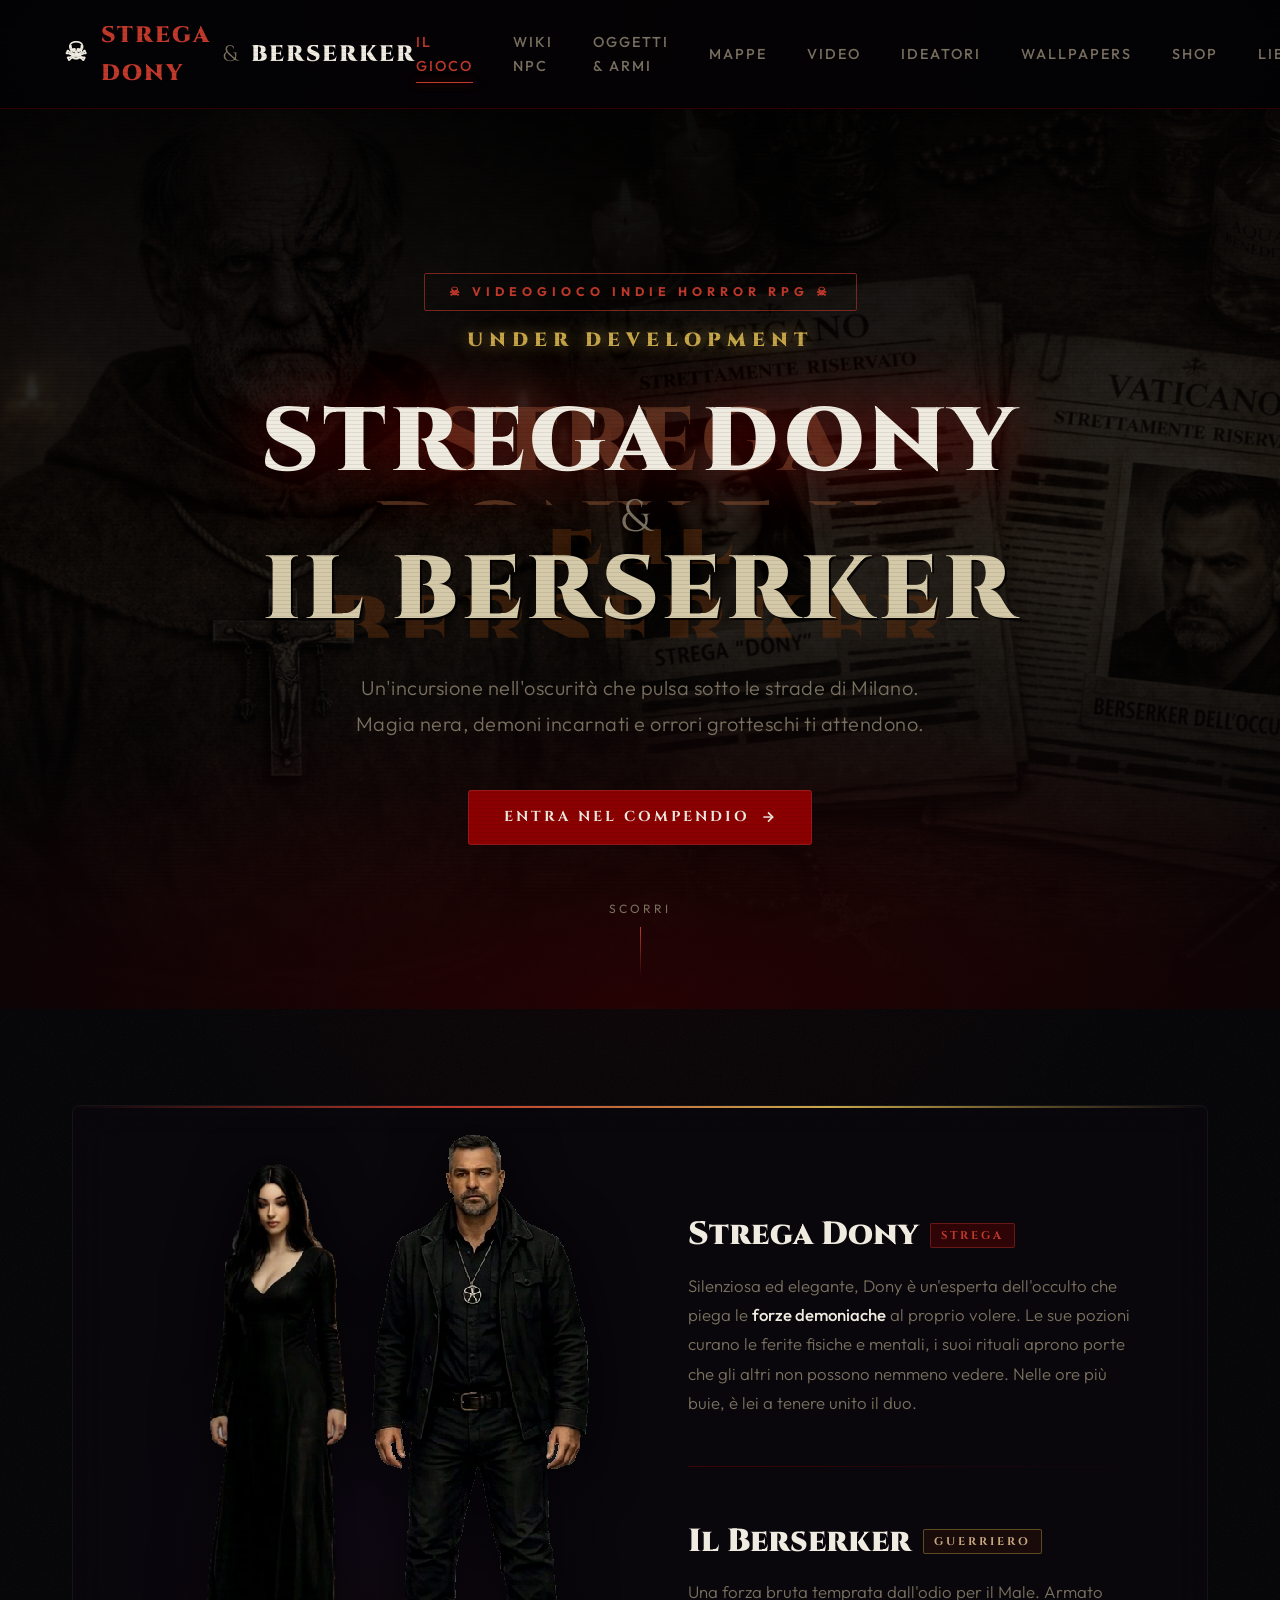
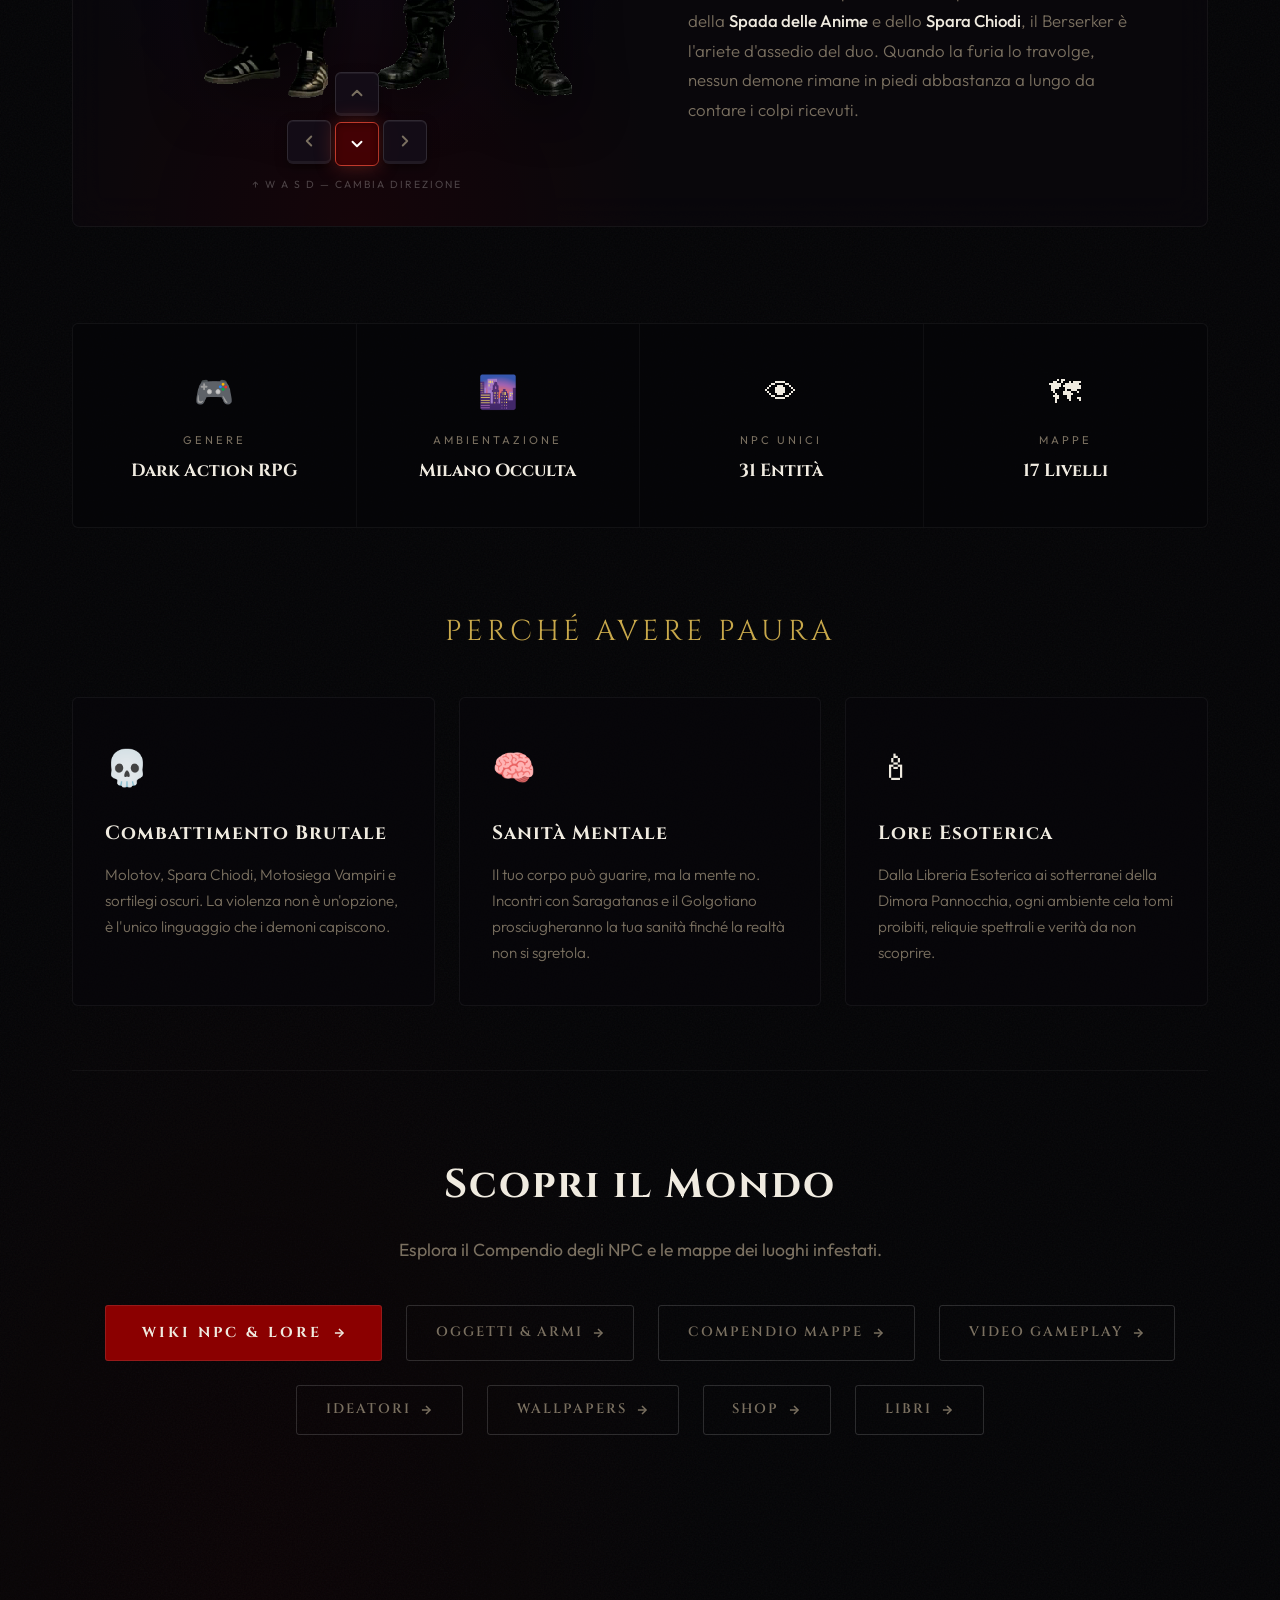
==== index.html @ e27b4d68 "preload pigro (lazy) delle animazioni WASD in home" ====
<!DOCTYPE html>
<html lang="it">
<head>
    <meta charset="UTF-8">
    <meta name="viewport" content="width=device-width, initial-scale=1.0">
    <title>Strega Dony e il Berserker — Videogioco Horror RPG Indie</title>
    <meta name="description" content="Sito ufficiale di Strega Dony e il Berserker, il videogioco indie Horror RPG ambientato in una Milano corrotta da forze demoniache.">
    <link rel="stylesheet" href="shared.css">
    <style>
        /* ── HERO ────────────────────────────────────────────── */
        .hero {
            position: relative;
            min-height: 100vh;
            display: flex;
            flex-direction: column;
            align-items: center;
            justify-content: center;
            text-align: center;
            overflow: hidden;
            padding: 2rem;
        }

        /* Animated background */
        .hero-bg {
            position: absolute;
            inset: 0;
            background: url('images/hero_bg.png') center/cover no-repeat;
            filter: brightness(0.2) saturate(0.5);
            transform: scale(1.05);
            animation: hero-drift 20s ease-in-out infinite alternate;
            z-index: 0;
        }

        @keyframes hero-drift {
            from { transform: scale(1.05) translate(0, 0); }
            to   { transform: scale(1.12) translate(-15px, -8px); }
        }

        /* Fog layers */
        .hero-fog {
            position: absolute;
            inset: 0;
            z-index: 1;
            background:
                radial-gradient(ellipse 120% 60% at 50% 100%, rgba(139,0,0,0.25) 0%, transparent 60%),
                radial-gradient(ellipse 80% 50% at 50% 0%, rgba(0,0,0,0.7) 0%, transparent 80%),
                linear-gradient(to top, rgba(3,3,5,0.95) 0%, transparent 50%, rgba(3,3,5,0.4) 100%);
        }

        /* Blood particles */
        .particles { position: absolute; inset: 0; z-index: 2; pointer-events: none; }
        .particle {
            position: absolute;
            width: 2px;
            background: linear-gradient(to bottom, var(--blood-bright), transparent);
            border-radius: 2px;
            animation: drip-fall linear infinite;
            opacity: 0;
        }

        @keyframes drip-fall {
            0%   { opacity: 0; transform: translateY(-20px); }
            10%  { opacity: 0.7; }
            90%  { opacity: 0.4; }
            100% { opacity: 0; transform: translateY(200px); }
        }

        .hero-content {
            position: relative;
            z-index: 3;
            max-width: 900px;
        }

        .game-badge {
            display: inline-block;
            font-size: 0.78rem;
            font-weight: 700;
            letter-spacing: 5px;
            text-transform: uppercase;
            color: var(--blood-bright);
            border: 1px solid rgba(192,57,43,0.6);
            padding: 0.45rem 1.5rem;
            border-radius: 2px;
            margin-bottom: 0.8rem;
            animation: badge-pulse 2.5s ease-in-out infinite;
        }

        @keyframes badge-pulse {
            0%,100% { box-shadow: 0 0 0 0 rgba(192,57,43,0.4); }
            50%      { box-shadow: 0 0 20px 6px rgba(192,57,43,0.15), inset 0 0 10px rgba(192,57,43,0.1); }
        }

        .dev-badge {
            display: block;
            font-family: 'Cinzel', serif;
            font-size: 1.2rem;
            font-weight: 900;
            letter-spacing: 6px;
            text-transform: uppercase;
            color: var(--accent-gold);
            margin-bottom: 2.5rem;
            text-shadow: 0 0 15px rgba(200,168,75,0.6);
            animation: title-flicker 4s ease-in-out infinite;
        }

        .hero h1 {
            font-family: 'Cinzel', serif;
            font-size: clamp(3rem, 7vw, 6.5rem);
            font-weight: 900;
            text-transform: uppercase;
            letter-spacing: 4px;
            line-height: 1.05;
            margin-bottom: 0.4rem;
            color: var(--text-bright);
            position: relative;
        }

        .hero h1 .title-line1 {
            display: block;
            text-shadow: 0 0 60px var(--blood-glow), 0 0 120px rgba(139,0,0,0.4);
            animation: title-flicker 8s ease-in-out infinite;
        }

        .hero h1 .title-and {
            display: block;
            font-size: 0.5em;
            color: var(--text-dim);
            letter-spacing: 10px;
            font-weight: 400;
            margin: 0.2rem 0;
        }

        .hero h1 .title-line2 {
            display: block;
            color: var(--bone);
            text-shadow: 2px 2px 0px rgba(0,0,0,0.8);
        }

        @keyframes title-flicker {
            0%,95%,100% { opacity: 1; }
            96%           { opacity: 0.7; }
            97%           { opacity: 1; }
            98%           { opacity: 0.5; }
            99%           { opacity: 1; }
        }

        .hero-sub {
            color: var(--text-dim);
            font-size: 1.25rem;
            font-weight: 300;
            max-width: 650px;
            margin: 2rem auto 3rem;
            letter-spacing: 0.5px;
            line-height: 1.8;
        }

        .hero-cta {
            display: inline-flex;
            align-items: center;
            gap: 10px;
            background: var(--blood-red);
            color: var(--text-bright);
            padding: 0.9rem 2.2rem;
            font-size: 0.9rem;
            font-weight: 700;
            font-family: 'Cinzel', serif;
            text-decoration: none;
            text-transform: uppercase;
            letter-spacing: 3px;
            border-radius: 3px;
            transition: all 0.4s;
            position: relative;
            overflow: hidden;
            border: 1px solid rgba(255,255,255,0.1);
        }

        .hero-cta::before {
            content: '';
            position: absolute;
            inset: 0;
            background: linear-gradient(45deg, transparent 30%, rgba(255,255,255,0.07) 50%, transparent 70%);
            transform: translateX(-100%);
            transition: transform 0.5s;
        }

        .hero-cta:hover::before { transform: translateX(100%); }
        .hero-cta:hover {
            background: var(--blood-bright);
            box-shadow: 0 0 30px var(--blood-glow), 0 12px 40px rgba(0,0,0,0.6);
            transform: translateY(-4px);
        }

        /* Scroll indicator */
        .scroll-hint {
            position: absolute;
            bottom: 2rem;
            left: 50%;
            transform: translateX(-50%);
            z-index: 3;
            color: var(--text-dim);
            font-size: 0.75rem;
            letter-spacing: 3px;
            text-transform: uppercase;
            display: flex;
            flex-direction: column;
            align-items: center;
            gap: 8px;
            animation: bounce 2.5s ease-in-out infinite;
        }

        @keyframes bounce {
            0%,100% { transform: translateX(-50%) translateY(0); }
            50%      { transform: translateX(-50%) translateY(10px); }
        }

        .scroll-hint::after {
            content: '';
            width: 1px;
            height: 50px;
            background: linear-gradient(to bottom, var(--blood-bright), transparent);
        }

        /* ── CONTAINER ────────────────────────────────────────── */
        .container {
            max-width: 1200px;
            margin: 0 auto;
            padding: 0 2rem 6rem;
        }

        /* ── PLAYERS SECTION ──────────────────────────────────── */
        .players-section {
            position: relative;
            margin: 6rem 0;
            border: 1px solid rgba(255,255,255,0.05);
            border-radius: 8px;
            overflow: hidden;
            background: var(--bg-surface);
            backdrop-filter: blur(20px);
            display: grid;
            grid-template-columns: 1fr 1fr;
        }

        .players-section::before {
            content: '';
            position: absolute;
            top: 0; left: 0; right: 0;
            height: 2px;
            background: linear-gradient(90deg, transparent, var(--blood-bright), var(--accent-gold), transparent);
        }

        /* ── SPRITE ANIMATION PANEL ───────────────────────────── */
        .sprite-panel {
            position: relative;
            min-height: 720px;
            display: flex;
            flex-direction: column;
            align-items: center;
            justify-content: flex-end;
            padding-bottom: 2rem;
            background: radial-gradient(ellipse 80% 60% at 50% 100%, rgba(80,0,0,0.18) 0%, transparent 70%),
                        radial-gradient(ellipse 60% 40% at 50% 60%, rgba(20,10,30,0.5) 0%, transparent 80%);
            overflow: hidden;
        }

        .sprite-stage {
            position: relative;
            display: flex;
            align-items: flex-end;
            justify-content: center;
            z-index: 1;
            flex: 1;
            width: 100%;
            padding-top: 2rem;
            /* overflow rimosso per permettere sovrapposizione verso il basso */
        }

        .stage-canvas {
            image-rendering: pixelated;
            image-rendering: crisp-edges;
            display: block;
            max-height: 540px;
            width: auto;
            max-width: 100%;
            filter: drop-shadow(0 8px 24px rgba(0,0,0,0.6));
            transform: scale(1.15);
            transform-origin: bottom center;
            margin-bottom: -60px; /* Abbassa i personaggi sotto il controller WASD */
        }

        /* ── WASD CONTROLLER ──────────────────────────────────── */
        .wasd-controller {
            position: relative;
            z-index: 2;
            display: flex;
            flex-direction: column;
            align-items: center;
            gap: 4px;
            margin-top: 1.2rem;
        }

        .wasd-row {
            display: flex;
            gap: 4px;
        }

        .wasd-key {
            width: 44px;
            height: 44px;
            background: rgba(20,15,25,0.85);
            border: 1px solid rgba(255,255,255,0.12);
            border-bottom: 3px solid rgba(255,255,255,0.06);
            border-radius: 6px;
            display: flex;
            align-items: center;
            justify-content: center;
            font-family: 'Cinzel', serif;
            font-size: 0.85rem;
            font-weight: 700;
            color: var(--text-dim);
            cursor: pointer;
            transition: all 0.12s;
            user-select: none;
            backdrop-filter: blur(4px);
            box-shadow: 0 4px 12px rgba(0,0,0,0.4), inset 0 1px 0 rgba(255,255,255,0.06);
        }

        .wasd-key:hover {
            color: var(--text-bright);
            border-color: rgba(192,57,43,0.5);
            background: rgba(40,15,20,0.9);
            box-shadow: 0 4px 16px rgba(139,0,0,0.3), inset 0 1px 0 rgba(255,255,255,0.1);
        }

        .wasd-key.active {
            background: rgba(100,0,0,0.6);
            border-color: var(--blood-bright);
            color: #fff;
            transform: translateY(2px);
            border-bottom-width: 1px;
            box-shadow: 0 0 20px rgba(192,57,43,0.4), inset 0 2px 6px rgba(0,0,0,0.3);
        }

        .wasd-key svg {
            width: 18px;
            height: 18px;
            stroke: currentColor;
            fill: none;
            stroke-width: 2.5;
            stroke-linecap: round;
            stroke-linejoin: round;
        }

        .wasd-hint {
            font-size: 0.65rem;
            letter-spacing: 2px;
            text-transform: uppercase;
            color: rgba(255,255,255,0.25);
            margin-top: 0.5rem;
        }

        .players-text-side {
            padding: 4rem 4rem 4rem 3rem;
            display: flex;
            flex-direction: column;
            justify-content: center;
            gap: 3rem;
        }

        .player-entry { position: relative; }

        .player-name {
            font-family: 'Cinzel', serif;
            font-size: 2rem;
            font-weight: 900;
            color: var(--text-bright);
            margin-bottom: 0.5rem;
            display: flex;
            align-items: center;
            gap: 12px;
        }

        .player-tag {
            font-size: 0.7rem;
            font-weight: 700;
            letter-spacing: 3px;
            text-transform: uppercase;
            padding: 2px 10px;
            border-radius: 2px;
            vertical-align: middle;
        }

        .tag-witch  { background: rgba(139,0,0,0.3); color: var(--blood-bright); border: 1px solid rgba(192,57,43,0.4); }
        .tag-berserk { background: rgba(50,20,10,0.4); color: var(--flesh); border: 1px solid rgba(200,168,75,0.4); }

        .player-desc {
            color: var(--text-dim);
            font-size: 1.05rem;
            font-weight: 300;
            line-height: 1.75;
        }

        .player-desc strong { color: var(--text-bright); font-weight: 500; }

        .player-divider {
            height: 1px;
            background: linear-gradient(90deg, var(--blood-red), transparent);
            opacity: 0.4;
        }

        /* ── GAME INFO STRIP ──────────────────────────────────── */
        .info-strip {
            display: grid;
            grid-template-columns: repeat(4, 1fr);
            gap: 0;
            border: 1px solid rgba(255,255,255,0.05);
            border-radius: 6px;
            overflow: hidden;
            margin: 5rem 0;
            background: rgba(5,5,8,0.8);
        }

        .info-cell {
            padding: 2.5rem 2rem;
            text-align: center;
            border-right: 1px solid rgba(255,255,255,0.04);
            transition: background 0.3s;
        }

        .info-cell:last-child { border-right: none; }
        .info-cell:hover { background: rgba(139,0,0,0.08); }

        .info-cell .ic-icon { font-size: 2rem; margin-bottom: 0.8rem; display: block; }
        .info-cell .ic-label { font-size: 0.7rem; text-transform: uppercase; letter-spacing: 3px; color: var(--text-dim); margin-bottom: 0.4rem; }
        .info-cell .ic-val { font-family: 'Cinzel', serif; font-size: 1.1rem; color: var(--text-bright); font-weight: 700; }

        /* ── FEATURES ─────────────────────────────────────────── */
        .features-title {
            font-family: 'Cinzel', serif;
            font-size: 1.8rem;
            color: var(--accent-gold);
            text-align: center;
            text-transform: uppercase;
            letter-spacing: 4px;
            margin: 4rem 0 2.5rem;
        }

        .features-grid {
            display: grid;
            grid-template-columns: repeat(3, 1fr);
            gap: 1.5rem;
        }

        .feat-card {
            background: rgba(8,6,10,0.7);
            border: 1px solid rgba(255,255,255,0.05);
            border-radius: 6px;
            padding: 2.5rem 2rem;
            transition: all 0.4s;
            position: relative;
            overflow: hidden;
        }

        .feat-card::before {
            content: '';
            position: absolute;
            top: 0; left: 0; right: 0;
            height: 2px;
            background: linear-gradient(90deg, transparent, var(--blood-red), transparent);
            transform: scaleX(0);
            transition: transform 0.4s;
        }

        .feat-card:hover { transform: translateY(-8px); background: rgba(15,8,10,0.85); border-color: rgba(192,57,43,0.2); }
        .feat-card:hover::before { transform: scaleX(1); }

        .feat-icon { font-size: 2.2rem; margin-bottom: 1.2rem; display: block; }
        .feat-card h3 { font-family: 'Cinzel', serif; color: var(--text-bright); font-size: 1.2rem; margin-bottom: 0.8rem; letter-spacing: 1px; }
        .feat-card p  { color: var(--text-dim); font-size: 0.95rem; font-weight: 300; line-height: 1.7; }

        /* ── CTA STRIP ────────────────────────────────────────── */
        .cta-strip {
            text-align: center;
            padding: 5rem 2rem;
            border-top: 1px solid rgba(255,255,255,0.04);
            margin-top: 4rem;
        }

        .cta-strip h2 { font-family: 'Cinzel', serif; font-size: 2.5rem; color: var(--text-bright); margin-bottom: 1rem; letter-spacing: 2px; }
        .cta-strip p  { color: var(--text-dim); margin-bottom: 2.5rem; font-size: 1.1rem; }

        .cta-strip-links { display: flex; gap: 1.5rem; justify-content: center; flex-wrap: wrap; }

        .cta-outline {
            display: inline-flex; align-items: center; gap: 8px;
            background: transparent; color: var(--text-dim);
            border: 1px solid rgba(255,255,255,0.15);
            padding: 0.8rem 1.8rem; font-size: 0.85rem; font-weight: 600;
            font-family: 'Cinzel', serif;
            text-decoration: none; text-transform: uppercase;
            letter-spacing: 2px; border-radius: 3px;
            transition: all 0.35s;
        }

        .cta-outline:hover { color: var(--text-bright); border-color: var(--accent-gold); box-shadow: 0 0 20px rgba(200,168,75,0.15); }

        /* ── RESPONSIVE ───────────────────────────────────────── */
        @media (max-width: 1000px) {
            .players-section { grid-template-columns: 1fr; }
            .sprite-panel { min-height: 400px; }
            .players-text-side { padding: 3rem 2rem; }
            .info-strip { grid-template-columns: repeat(2, 1fr); }
            .features-grid { grid-template-columns: 1fr 1fr; }
        }

        @media (max-width: 640px) {
            .features-grid { grid-template-columns: 1fr; }
            .info-strip { grid-template-columns: repeat(2,1fr); }
            .hero h1 { font-size: 2.8rem; }
            .sprite-canvas { max-height: 220px; }
            .wasd-key { width: 38px; height: 38px; font-size: 0.75rem; }
        }
    </style>
</head>
<body>

    <!-- ── NAV ──────────────────────────────────────────────── -->
    <nav>
        <a href="index.html" class="nav-brand">
            <span class="skull">☠</span>
            <span class="brand-red">STREGA DONY</span>
            <span class="brand-amp">&amp;</span>
            BERSERKER
        </a>
        <div class="nav-links">
            <a href="index.html" class="active">Il Gioco</a>
            <a href="compendio.html">Wiki NPC</a>
            <a href="oggetti.html">Oggetti &amp; Armi</a>
            <a href="mappe.html">Mappe</a>
                    <a href="video.html">Video</a>
            <a href="ideatori.html">Ideatori</a>
            <a href="wallpapers.html">Wallpapers</a>
            <a href="shop.html">Shop</a>
            <a href="libri.html">Libri</a>
        </div>
    </nav>

    <!-- ── HERO ─────────────────────────────────────────────── -->
    <header class="hero">
        <div class="hero-bg"></div>
        <div class="hero-fog"></div>

        <!-- Blood drip particles -->
        <div class="particles" id="particles"></div>

        <div class="hero-content">
            <div class="game-badge">☠ Videogioco Indie Horror RPG ☠</div>
            <div class="dev-badge">UNDER DEVELOPMENT</div>
            <h1 class="glitch-title" data-text="STREGA DONY E IL BERSERKER">
                <span class="title-line1">STREGA DONY</span>
                <span class="title-and">&amp;</span>
                <span class="title-line2">IL BERSERKER</span>
            </h1>
            <p class="hero-sub">
                Un'incursione nell'oscurità che pulsa sotto le strade di Milano.<br>
                Magia nera, demoni incarnati e orrori grotteschi ti attendono.
            </p>
            <a href="compendio.html" class="hero-cta">
                Entra nel Compendio
                <svg width="16" height="16" viewBox="0 0 24 24" fill="none" stroke="currentColor" stroke-width="2.5"><line x1="5" y1="12" x2="19" y2="12"/><polyline points="12 5 19 12 12 19"/></svg>
            </a>
        </div>

        <div class="scroll-hint">Scorri</div>
    </header>

    <!-- ── CONTAINER ─────────────────────────────────────────── -->
    <main class="container">

        <!-- PLAYERS -->
        <section class="players-section">

            <!-- SPRITE ANIMATION PANEL -->
            <div class="sprite-panel" id="spritePanel">
                <div class="sprite-stage">
                    <canvas id="stageCanvas" class="stage-canvas" aria-label="Dony e Berserker animati"></canvas>
                </div>

                <!-- WASD Controller -->
                <div class="wasd-controller">
                    <div class="wasd-row">
                        <div class="wasd-key" id="key-w" data-dir="n" title="Nord">
                            <svg viewBox="0 0 24 24"><polyline points="18 15 12 9 6 15"/></svg>
                        </div>
                    </div>
                    <div class="wasd-row">
                        <div class="wasd-key" id="key-a" data-dir="w" title="Ovest">
                            <svg viewBox="0 0 24 24"><polyline points="15 18 9 12 15 6"/></svg>
                        </div>
                        <div class="wasd-key" id="key-s" data-dir="s" title="Sud">
                            <svg viewBox="0 0 24 24"><polyline points="6 9 12 15 18 9"/></svg>
                        </div>
                        <div class="wasd-key" id="key-d" data-dir="e" title="Est">
                            <svg viewBox="0 0 24 24"><polyline points="9 18 15 12 9 6"/></svg>
                        </div>
                    </div>
                    <p class="wasd-hint">↑ W A S D — cambia direzione</p>
                </div>
            </div>

            <div class="players-text-side">
                <div class="player-entry">
                    <h2 class="player-name">
                        Strega Dony
                        <span class="player-tag tag-witch">Strega</span>
                    </h2>
                    <p class="player-desc">
                        Silenziosa ed elegante, Dony è un'esperta dell'occulto che piega le <strong>forze demoniache</strong> al proprio volere. Le sue pozioni curano le ferite fisiche e mentali, i suoi rituali aprono porte che gli altri non possono nemmeno vedere. Nelle ore più buie, è lei a tenere unito il duo.
                    </p>
                </div>
                <div class="player-divider"></div>
                <div class="player-entry">
                    <h2 class="player-name">
                        Il Berserker
                        <span class="player-tag tag-berserk">Guerriero</span>
                    </h2>
                    <p class="player-desc">
                        Una forza bruta temprata dall'odio per il Male. Armato della <strong>Spada delle Anime</strong> e dello <strong>Spara Chiodi</strong>, il Berserker è l'ariete d'assedio del duo. Quando la furia lo travolge, nessun demone rimane in piedi abbastanza a lungo da contare i colpi ricevuti.
                    </p>
                </div>
            </div>
        </section>

        <!-- INFO STRIP -->
        <div class="info-strip">
            <div class="info-cell">
                <span class="ic-icon">🎮</span>
                <div class="ic-label">Genere</div>
                <div class="ic-val">Dark Action RPG</div>
            </div>
            <div class="info-cell">
                <span class="ic-icon">🌆</span>
                <div class="ic-label">Ambientazione</div>
                <div class="ic-val">Milano Occulta</div>
            </div>
            <div class="info-cell">
                <span class="ic-icon">👁</span>
                <div class="ic-label">NPC Unici</div>
                <div class="ic-val">31 Entità</div>
            </div>
            <div class="info-cell">
                <span class="ic-icon">🗺</span>
                <div class="ic-label">Mappe</div>
                <div class="ic-val">17 Livelli</div>
            </div>
        </div>

        <!-- FEATURES -->
        <p class="features-title">Perché Avere Paura</p>
        <div class="features-grid">
            <div class="feat-card">
                <span class="feat-icon">💀</span>
                <h3>Combattimento Brutale</h3>
                <p>Molotov, Spara Chiodi, Motosiega Vampiri e sortilegi oscuri. La violenza non è un'opzione, è l'unico linguaggio che i demoni capiscono.</p>
            </div>
            <div class="feat-card">
                <span class="feat-icon">🧠</span>
                <h3>Sanità Mentale</h3>
                <p>Il tuo corpo può guarire, ma la mente no. Incontri con Saragatanas e il Golgotiano prosciugheranno la tua sanità finché la realtà non si sgretola.</p>
            </div>
            <div class="feat-card">
                <span class="feat-icon">🕯</span>
                <h3>Lore Esoterica</h3>
                <p>Dalla Libreria Esoterica ai sotterranei della Dimora Pannocchia, ogni ambiente cela tomi proibiti, reliquie spettrali e verità da non scoprire.</p>
            </div>
        </div>

        <!-- CTA STRIP -->
        <div class="cta-strip">
            <h2>Scopri il Mondo</h2>
            <p>Esplora il Compendio degli NPC e le mappe dei luoghi infestati.</p>
            <div class="cta-strip-links">
                <a href="compendio.html" class="hero-cta">
                    Wiki NPC &amp; Lore
                    <svg width="14" height="14" viewBox="0 0 24 24" fill="none" stroke="currentColor" stroke-width="2.5"><line x1="5" y1="12" x2="19" y2="12"/><polyline points="12 5 19 12 12 19"/></svg>
                </a>
                <a href="oggetti.html" class="cta-outline">
                    Oggetti &amp; Armi
                    <svg width="14" height="14" viewBox="0 0 24 24" fill="none" stroke="currentColor" stroke-width="2.5"><line x1="5" y1="12" x2="19" y2="12"/><polyline points="12 5 19 12 12 19"/></svg>
                </a>
                <a href="mappe.html" class="cta-outline">
                    Compendio Mappe
                    <svg width="14" height="14" viewBox="0 0 24 24" fill="none" stroke="currentColor" stroke-width="2.5"><line x1="5" y1="12" x2="19" y2="12"/><polyline points="12 5 19 12 12 19"/></svg>
                </a>
                <a href="video.html" class="cta-outline">
                    Video Gameplay
                    <svg width="14" height="14" viewBox="0 0 24 24" fill="none" stroke="currentColor" stroke-width="2.5"><line x1="5" y1="12" x2="19" y2="12"/><polyline points="12 5 19 12 12 19"/></svg>
                </a>
                <a href="ideatori.html" class="cta-outline">
                    Ideatori
                    <svg width="14" height="14" viewBox="0 0 24 24" fill="none" stroke="currentColor" stroke-width="2.5"><line x1="5" y1="12" x2="19" y2="12"/><polyline points="12 5 19 12 12 19"/></svg>
                </a>
                <a href="wallpapers.html" class="cta-outline">
                    Wallpapers
                    <svg width="14" height="14" viewBox="0 0 24 24" fill="none" stroke="currentColor" stroke-width="2.5"><line x1="5" y1="12" x2="19" y2="12"/><polyline points="12 5 19 12 12 19"/></svg>
                </a>
                <a href="shop.html" class="cta-outline">
                    Shop
                    <svg width="14" height="14" viewBox="0 0 24 24" fill="none" stroke="currentColor" stroke-width="2.5"><line x1="5" y1="12" x2="19" y2="12"/><polyline points="12 5 19 12 12 19"/></svg>
                </a>
                <a href="libri.html" class="cta-outline">
                    Libri
                    <svg width="14" height="14" viewBox="0 0 24 24" fill="none" stroke="currentColor" stroke-width="2.5"><line x1="5" y1="12" x2="19" y2="12"/><polyline points="12 5 19 12 12 19"/></svg>
                </a>
            </div>
        </div>

    </main>

    <script>
        // ── Blood drip particles ──────────────────────────────────
        const container = document.getElementById('particles');
        for (let i = 0; i < 20; i++) {
            const p = document.createElement('div');
            p.className = 'particle';
            const h = Math.random() * 80 + 20;
            const delay = Math.random() * 8;
            const dur   = Math.random() * 6 + 4;
            p.style.cssText = `
                left: ${Math.random() * 100}%;
                top: ${Math.random() * 60}%;
                height: ${h}px;
                animation-duration: ${dur}s;
                animation-delay: ${delay}s;
                opacity: 0;
            `;
            container.appendChild(p);
        }

        // Staggered card fade-in
        document.querySelectorAll('.npc-card').forEach((c, i) => {
            c.style.animationDelay = `${i * 0.04}s`;
        });

        // ── Sprite Animation Engine — single shared canvas ───────────
        (function () {
            const TOTAL_FRAMES = 36;
            const FPS          = 8;
            const FRAME_MS     = 1000 / FPS;
            const DIRS         = ['n', 's', 'e', 'w'];
            const DIR_KEY_MAP  = { w: 'n', s: 's', a: 'w', d: 'e' };
            const SHADOW_H     = 20; // px reserved at bottom for ground shadow

            const canvas = document.getElementById('stageCanvas');
            const ctx    = canvas.getContext('2d');
            const cache  = { Dony: {}, Berserker: {} };

            // max dims per character (set after preload)
            let maxDW = 0, maxDH = 0, maxBW = 0, maxBH = 0;
            // transparent bottom-padding per char per dir (px to add to dy/by)
            const footOffset = { Dony: {}, Berserker: {} };

            let currentDir   = 's';
            let currentFrame = 0;
            let lastTime     = null;
            let animId       = null;

            function framePath(char, dir, frame) {
                return `animazioni/${char}/${dir}/frame_${String(frame).padStart(4,'0')}.png`;
            }

            // Scan from bottom of a bitmap to find the lowest non-transparent row.
            // Returns bmp.height-1 as safe fallback if pixel read fails (SecurityError).
            function findFootY(bmp) {
                try {
                    const oc = document.createElement('canvas');
                    oc.width = bmp.width; oc.height = bmp.height;
                    const ox = oc.getContext('2d', { willReadFrequently: true });
                    ox.drawImage(bmp, 0, 0);
                    const data = ox.getImageData(0, 0, bmp.width, bmp.height).data;
                    for (let y = bmp.height - 1; y >= 0; y--) {
                        for (let x = 0; x < bmp.width; x++) {
                            if (data[(y * bmp.width + x) * 4 + 3] > 8) return y;
                        }
                    }
                    return bmp.height - 1;
                } catch (e) {
                    return bmp.height - 1; // no correction on error
                }
            }

            function drawShadow(cx, rx) {
                const y = canvas.height - 4;
                const grad = ctx.createRadialGradient(cx, y, 0, cx, y, rx);
                grad.addColorStop(0, 'rgba(0,0,0,0.45)');
                grad.addColorStop(1, 'rgba(0,0,0,0)');
                ctx.save();
                ctx.scale(1, 0.25);          // flatten ellipse
                ctx.beginPath();
                ctx.arc(cx, y * 4, rx, 0, Math.PI * 2);
                ctx.fillStyle = grad;
                ctx.fill();
                ctx.restore();
            }

            // Manual tuning for specific directions where the raw PNG sizes/positions don't match visually
            const manualTuning = {
                Dony: {
                    s: { scale: 0.93, dy: 0, dx: 40 },
                    n: { scale: 1.0, dy: -20, dx: 40 }, // shift up
                    e: { scale: 0.92, dy: 0, dx: 40 },
                    w: { scale: 0.92, dy: 0, dx: 40 }
                },
                Berserker: {
                    s: { scale: 1.0, dy: 0, dx: -40 },
                    n: { scale: 1.0, dy: 0, dx: -40 },
                    e: { scale: 0.92, dy: 0, dx: -40 },
                    w: { scale: 0.92, dy: 0, dx: -40 }
                }
            };

            function drawFrame(dir, frame) {
                const dBmp = cache.Dony[dir][frame];
                const bBmp = cache.Berserker[dir][frame];
                if (!dBmp || !bBmp) return;

                const W = canvas.width;
                const H = canvas.height;
                const baseline = H - SHADOW_H; // feet sit on this line

                ctx.clearRect(0, 0, W, H);

                // Ground shadows (drawn before characters so they appear behind)
                const dCX = Math.floor(maxDW / 2) + manualTuning.Dony[dir].dx;
                const bCX = maxDW + Math.floor(maxBW / 2) + manualTuning.Berserker[dir].dx;
                drawShadow(dCX, dBmp.width * 0.38 * manualTuning.Dony[dir].scale);
                drawShadow(bCX, bBmp.width * 0.38 * manualTuning.Berserker[dir].scale);

                // Dony
                const dt = manualTuning.Dony[dir];
                const dw = dBmp.width * dt.scale;
                const dh = dBmp.height * dt.scale;
                const dx = Math.floor((maxDW - dw) / 2) + dt.dx;
                const dy = baseline - dh + footOffset.Dony[dir] * dt.scale + dt.dy;
                ctx.drawImage(dBmp, dx, dy, dw, dh);

                // Berserker
                const bt = manualTuning.Berserker[dir];
                const bw = bBmp.width * bt.scale;
                const bh = bBmp.height * bt.scale;
                const bx = maxDW + Math.floor((maxBW - bw) / 2) + bt.dx;
                const by = baseline - bh + footOffset.Berserker[dir] * bt.scale + bt.dy;
                ctx.drawImage(bBmp, bx, by, bw, bh);
            }

            function animLoop(ts) {
                if (lastTime === null) lastTime = ts;
                while (ts - lastTime >= FRAME_MS) {
                    lastTime += FRAME_MS;
                    currentFrame = (currentFrame + 1) % TOTAL_FRAMES;
                }
                drawFrame(currentDir, currentFrame);
                animId = requestAnimationFrame(animLoop);
            }

            function startAnim() {
                if (animId) cancelAnimationFrame(animId);
                lastTime = null; currentFrame = 0;
                drawFrame(currentDir, 0);
                animId = requestAnimationFrame(animLoop);
            }

            function changeDir(newDir) {
                if (currentDir === newDir) return;
                currentDir = newDir; currentFrame = 0; lastTime = null;
            }

            function loadImageBitmap(src) {
                return new Promise(resolve => {
                    const img = new Image();
                    img.onload = () => {
                        if (typeof createImageBitmap !== 'undefined')
                            createImageBitmap(img).then(resolve).catch(() => resolve(img));
                        else resolve(img);
                    };
                    img.onerror = () => resolve(null);
                    img.src = src;
                });
            }

            async function preload() {
                // Initialize cache arrays
                DIRS.forEach(dir => {
                    cache.Dony[dir]      = new Array(TOTAL_FRAMES);
                    cache.Berserker[dir] = new Array(TOTAL_FRAMES);
                });

                // Phase 1: Load ONLY frame 0 for all directions first
                const initialTasks = [];
                DIRS.forEach(dir => {
                    ['Dony','Berserker'].forEach(char => {
                        initialTasks.push(
                            loadImageBitmap(framePath(char, dir, 0)).then(bmp => { cache[char][dir][0] = bmp; })
                        );
                    });
                });
                await Promise.all(initialTasks);

                // Phase 2: Compute dimensions and setup from frame 0
                // (Idle animation frames from same export share identical canvas dimensions)
                DIRS.forEach(dir => {
                    const df = cache.Dony[dir][0];
                    const bf = cache.Berserker[dir][0];
                    if(df){ maxDW=Math.max(maxDW,df.width); maxDH=Math.max(maxDH,df.height); }
                    if(bf){ maxBW=Math.max(maxBW,bf.width); maxBH=Math.max(maxBH,bf.height); }
                });

                // Compute foot offsets
                DIRS.forEach(dir => { footOffset.Dony[dir] = 0; footOffset.Berserker[dir] = 0; });
                try {
                    DIRS.forEach(dir => {
                        const df = cache.Dony[dir][0];
                        const bf = cache.Berserker[dir][0];
                        if (df) footOffset.Dony[dir]      = df.height - 1 - findFootY(df);
                        if (bf) footOffset.Berserker[dir] = bf.height - 1 - findFootY(bf);
                    });
                } catch(e) { /* keep zeros on any unexpected error */ }

                // Combined canvas: side-by-side, same baseline
                canvas.width  = maxDW + maxBW;
                canvas.height = Math.max(maxDH, maxBH) + SHADOW_H;

                // Start the animation loop immediately so characters appear on screen instantly
                startAnim();

                // Phase 3: Lazy load the remaining frames in the background
                DIRS.forEach(dir => {
                    for (let f = 1; f < TOTAL_FRAMES; f++) {
                        ['Dony','Berserker'].forEach(char => {
                            loadImageBitmap(framePath(char, dir, f)).then(bmp => { cache[char][dir][f] = bmp; });
                        });
                    }
                });
            }

            document.querySelectorAll('.wasd-key').forEach(btn => {
                const activate = () => { changeDir(btn.dataset.dir); updateActiveKey(btn.dataset.dir); };
                btn.addEventListener('click', activate);
                btn.addEventListener('touchstart', e => { e.preventDefault(); activate(); }, { passive: false });
            });

            document.addEventListener('keydown', e => {
                const k = e.key.toLowerCase();
                if (DIR_KEY_MAP[k]) { e.preventDefault(); const d=DIR_KEY_MAP[k]; changeDir(d); updateActiveKey(d); }
            });

            function updateActiveKey(dir) {
                const m = { n:'key-w', s:'key-s', w:'key-a', e:'key-d' };
                document.querySelectorAll('.wasd-key').forEach(b => b.classList.remove('active'));
                const el = document.getElementById(m[dir]); if (el) el.classList.add('active');
            }

            updateActiveKey('s');
            preload();
        })();
    </script>

</body>
</html>
---- shared.css ----
/* ================================================================
   STREGA DONY E IL BERSERKER — shared.css
   Horror Grotesque Design System
================================================================ */

/* Google Fonts */
@import url('https://fonts.googleapis.com/css2?family=Cinzel:wght@400;700;900&family=Creepster&family=Outfit:wght@300;400;500;700&display=swap');

:root {
    --bg-void:       #030305;
    --bg-surface:    rgba(10, 8, 12, 0.85);
    --blood-red:     #8b0000;
    --blood-bright:  #c0392b;
    --blood-glow:    rgba(139, 0, 0, 0.7);
    --flesh:         #c9a880;
    --bone:          #d4c9a8;
    --poison-green:  #3d5a1e;
    --accent-gold:   #c8a84b;
    --accent-glow:   rgba(200, 168, 75, 0.5);
    --neon-blue:     #4a90e2;
    --text-bright:   #f0ebe0;
    --text-dim:      #7a7060;
    --glass-edge:    rgba(255, 255, 255, 0.06);
    --card-bg-enemy:   rgba(25, 5, 5, 0.82);
    --card-bg-neutral: rgba(5, 10, 25, 0.82);
}

/* ── Reset ──────────────────────────────────────────────── */
*, *::before, *::after { margin: 0; padding: 0; box-sizing: border-box; }

html { scroll-behavior: smooth; }

body {
    background-color: var(--bg-void);
    background-image:
        radial-gradient(ellipse 80% 60% at 50% 0%,   rgba(139,0,0,0.18) 0%, transparent 70%),
        radial-gradient(ellipse 60% 40% at 20% 100%, rgba(50,0,0,0.15)  0%, transparent 60%),
        url("data:image/svg+xml,%3Csvg xmlns='http://www.w3.org/2000/svg' width='300' height='300'%3E%3Cfilter id='n'%3E%3CfeTurbulence type='fractalNoise' baseFrequency='0.65' numOctaves='3' stitchTiles='stitch'/%3E%3C/filter%3E%3Crect width='300' height='300' filter='url(%23n)' opacity='0.04'/%3E%3C/svg%3E");
    color: var(--text-bright);
    font-family: 'Outfit', sans-serif;
    min-height: 100vh;
    line-height: 1.7;
    overflow-x: hidden;
}

/* Scanlines overlay */
body::before {
    content: '';
    position: fixed;
    inset: 0;
    pointer-events: none;
    z-index: 9999;
    background: repeating-linear-gradient(
        0deg,
        transparent,
        transparent 3px,
        rgba(0,0,0,0.07) 3px,
        rgba(0,0,0,0.07) 4px
    );
}

/* ── Navigation ─────────────────────────────────────────── */
nav {
    background: rgba(3, 3, 5, 0.9);
    backdrop-filter: blur(20px);
    border-bottom: 1px solid rgba(139,0,0,0.35);
    padding: 1rem 4rem;
    position: sticky;
    top: 0;
    z-index: 1000;
    display: flex;
    justify-content: space-between;
    align-items: center;
}

.nav-brand {
    font-family: 'Cinzel', serif;
    font-size: 1.4rem;
    font-weight: 900;
    text-decoration: none;
    color: var(--text-bright);
    letter-spacing: 2px;
    display: flex;
    align-items: center;
    gap: 12px;
}

.nav-brand .skull { font-size: 1.6rem; animation: skullanim 4s ease-in-out infinite; }
@keyframes skullanim {
    0%,100% { transform: rotate(-5deg); filter: drop-shadow(0 0 6px var(--blood-red)); }
    50%      { transform: rotate(5deg);  filter: drop-shadow(0 0 14px var(--blood-red)); }
}

.nav-brand .brand-red  { color: var(--blood-bright); }
.nav-brand .brand-amp  { color: var(--text-dim); font-weight: 300; }

.nav-links {
    display: flex;
    gap: 2.5rem;
    align-items: center;
}

.nav-links a {
    font-size: 0.9rem;
    font-weight: 500;
    text-transform: uppercase;
    letter-spacing: 2px;
    color: var(--text-dim);
    text-decoration: none;
    position: relative;
    transition: color 0.3s;
}

.nav-links a::after {
    content: '';
    position: absolute;
    bottom: -4px;
    left: 0;
    width: 0;
    height: 1px;
    background: var(--blood-bright);
    box-shadow: 0 0 8px var(--blood-red);
    transition: width 0.4s ease;
}

.nav-links a:hover  { color: var(--text-bright); }
.nav-links a:hover::after,
.nav-links a.active::after { width: 100%; }
.nav-links a.active { color: var(--blood-bright); }

/* ── Drip decoration ────────────────────────────────────── */
.drip-bar {
    position: relative;
    height: 24px;
    background: var(--blood-red);
    overflow: visible;
}

.drip-bar svg {
    position: absolute;
    bottom: -40px;
    left: 0;
    width: 100%;
    height: 50px;
    pointer-events: none;
}

/* ── Section titles ─────────────────────────────────────── */
.section-badge {
    display: inline-block;
    font-size: 0.78rem;
    font-weight: 700;
    letter-spacing: 4px;
    text-transform: uppercase;
    color: var(--blood-bright);
    border: 1px solid rgba(192,57,43,0.5);
    padding: 0.3rem 1.2rem;
    border-radius: 2px;
    margin-bottom: 1.2rem;
    animation: badge-pulse 3s ease-in-out infinite;
}

@keyframes badge-pulse {
    0%,100% { box-shadow: 0 0 0 0 rgba(192,57,43,0.3); }
    50%      { box-shadow: 0 0 12px 4px rgba(192,57,43,0.15); }
}

.glitch-title {
    font-family: 'Cinzel', serif;
    font-weight: 900;
    text-transform: uppercase;
    letter-spacing: 3px;
    position: relative;
    color: var(--text-bright);
    isolation: isolate;
}

.glitch-title::before,
.glitch-title::after {
    content: attr(data-text);
    position: absolute;
    inset: 0;
    z-index: -1;
    clip-path: polygon(0 0, 100% 0, 100% 45%, 0 45%);
    opacity: 0.55;
}

.glitch-title::before {
    left: 2px;
    color: #8b5a3a;
    animation: glitch-top 6s infinite 0.5s;
}

.glitch-title::after {
    left: -2px;
    color: #5c2e10;
    clip-path: polygon(0 55%, 100% 55%, 100% 100%, 0 100%);
    animation: glitch-bot 6s infinite 1.2s;
}

@keyframes glitch-top {
    0%,90%,100% { transform: translate(0); opacity: 0; }
    92%          { transform: translate(-2px,-1px); opacity: 0.55; }
    94%          { transform: translate(2px,1px);  opacity: 0.55; }
}

@keyframes glitch-bot {
    0%,88%,100% { transform: translate(0); opacity: 0; }
    90%          { transform: translate(2px,1px);  opacity: 0.45; }
    93%          { transform: translate(-2px,-1px); opacity: 0.45; }
}

/* ── Cards ──────────────────────────────────────────────── */
.npc-card {
    border-radius: 6px;
    border: 1px solid var(--glass-edge);
    padding: 1.4rem;
    backdrop-filter: blur(14px);
    transition: transform 0.45s cubic-bezier(.2,.9,.3,1.1), box-shadow 0.45s;
    position: relative;
    overflow: hidden;
    display: flex;
    flex-direction: column;
}

.npc-card.enemy   { background: var(--card-bg-enemy); }
.npc-card.neutral { background: var(--card-bg-neutral); }

/* corner gore accents */
.npc-card::after {
    content: '';
    position: absolute;
    bottom: 0; right: 0;
    width: 40px; height: 40px;
    background: transparent;
    border-bottom: 2px solid;
    border-right: 2px solid;
    border-radius: 0 0 6px 0;
    opacity: 0.4;
    transition: opacity 0.3s, width 0.3s, height 0.3s;
}

.npc-card.enemy::after   { border-color: var(--blood-bright); }
.npc-card.neutral::after { border-color: var(--neon-blue); }

/* top bar glow */
.npc-card::before {
    content: '';
    position: absolute;
    top: 0; left: 0; right: 0;
    height: 3px;
    opacity: 0;
    transition: opacity 0.35s;
}

.npc-card.enemy::before   { background: linear-gradient(90deg, transparent, var(--blood-bright), transparent); }
.npc-card.neutral::before { background: linear-gradient(90deg, transparent, var(--neon-blue), transparent); }

.npc-card:hover { transform: translateY(-12px); }
.npc-card:hover::before  { opacity: 1; }
.npc-card:hover::after   { opacity: 1; width: 60px; height: 60px; }

.npc-card.enemy:hover {
    box-shadow: 0 24px 50px rgba(0,0,0,0.7), 0 0 40px rgba(139,0,0,0.2), inset 0 0 60px rgba(139,0,0,0.04);
    border-color: rgba(192,57,43,0.4);
}

.npc-card.neutral:hover {
    box-shadow: 0 24px 50px rgba(0,0,0,0.7), 0 0 40px rgba(74,144,226,0.15);
    border-color: rgba(74,144,226,0.35);
}

/* ── Card image ─────────────────────────────────────────── */
.npc-img-container {
    width: 100%;
    height: 230px;
    background: radial-gradient(circle at center, rgba(255,255,255,0.03) 0%, rgba(0,0,0,0.7) 100%);
    border-radius: 4px;
    margin-bottom: 1.2rem;
    display: flex;
    align-items: center;
    justify-content: center;
    overflow: hidden;
    position: relative;
    border: 1px solid rgba(255,255,255,0.04);
}

.npc-img-container::after {
    content: '';
    position: absolute;
    inset: 0;
    background: linear-gradient(to top, rgba(0,0,0,0.6) 0%, transparent 50%);
    pointer-events: none;
}

.npc-img {
    max-width: 85%; max-height: 85%;
    object-fit: contain;
    image-rendering: pixelated;
    filter: drop-shadow(0 8px 20px rgba(0,0,0,1));
    transition: transform 0.6s cubic-bezier(.2,.9,.3,1.2), filter 0.5s;
}

.npc-card.enemy .npc-img { filter: drop-shadow(0 8px 20px rgba(0,0,0,1)) saturate(0.8) brightness(0.9); }

.npc-card:hover .npc-img {
    transform: scale(1.18) translateY(-6px);
    filter: drop-shadow(0 12px 30px rgba(0,0,0,0.9)) brightness(1.1);
}

/* ── Card text ──────────────────────────────────────────── */
.npc-name {
    font-family: 'Cinzel', serif;
    font-size: 1.5rem;
    color: var(--text-bright);
    margin-bottom: 0.8rem;
    padding-bottom: 0.6rem;
    border-bottom: 1px solid rgba(255,255,255,0.06);
    display: flex;
    align-items: center;
    gap: 8px;
}

.npc-card.enemy   .npc-name .name-line { background: linear-gradient(90deg, var(--blood-bright), transparent); }
.npc-card.neutral .npc-name .name-line { background: linear-gradient(90deg, var(--neon-blue), transparent); }
.name-line { flex: 1; height: 1px; opacity: 0.5; }

.npc-bio {
    color: var(--text-dim);
    font-size: 0.98rem;
    font-weight: 300;
    margin-bottom: 1.2rem;
    flex-grow: 1;
    line-height: 1.65;
}

.npc-drop {
    background: rgba(0,0,0,0.55);
    padding: 1rem 1.2rem;
    border-radius: 4px;
}

.npc-card.enemy   .npc-drop { border-left: 3px solid var(--blood-red); }
.npc-card.neutral .npc-drop { border-left: 3px solid var(--neon-blue); }

.drop-label {
    display: block;
    font-size: 0.75rem;
    text-transform: uppercase;
    letter-spacing: 2.5px;
    font-weight: 700;
    margin-bottom: 0.5rem;
}

.npc-card.enemy   .drop-label { color: var(--blood-bright); }
.npc-card.neutral .drop-label { color: var(--neon-blue); }

.drop-item {
    font-size: 0.98rem;
    font-weight: 500;
    color: var(--bone);
    display: flex;
    align-items: flex-start;
    gap: 8px;
}

/* ── Grid ───────────────────────────────────────────────── */
.npc-grid {
    display: grid;
    grid-template-columns: repeat(auto-fill, minmax(320px, 1fr));
    gap: 2.2rem;
}

/* ── Fade-in animation ──────────────────────────────────── */
@keyframes fadeUp {
    from { opacity: 0; transform: translateY(36px); }
    to   { opacity: 1; transform: translateY(0); }
}

.npc-card {
    animation: fadeUp 0.7s cubic-bezier(.2,.9,.3,1.1) forwards;
    opacity: 0;
}

/* ── Section divider ────────────────────────────────────── */
.section-title {
    font-family: 'Cinzel', serif;
    font-size: 2.2rem;
    font-weight: 900;
    text-align: center;
    text-transform: uppercase;
    letter-spacing: 4px;
    margin: 5rem 0 2.5rem;
    padding-bottom: 1rem;
}

.section-title.enemy {
    color: var(--blood-bright);
    border-bottom: 1px solid rgba(192,57,43,0.35);
    text-shadow: 0 0 30px var(--blood-glow);
}

.section-title.neutral {
    color: var(--neon-blue);
    border-bottom: 1px solid rgba(74,144,226,0.3);
    text-shadow: 0 0 25px rgba(74,144,226,0.4);
}

/* ── Responsive ─────────────────────────────────────────── */
@media (max-width: 768px) {
    nav { padding: 1rem 1.5rem; }
    .nav-links a { font-size: 0.8rem; letter-spacing: 1px; }
    .nav-links { gap: 1.2rem; }
    .npc-grid { grid-template-columns: 1fr; }
    .section-title { font-size: 1.7rem; }
}
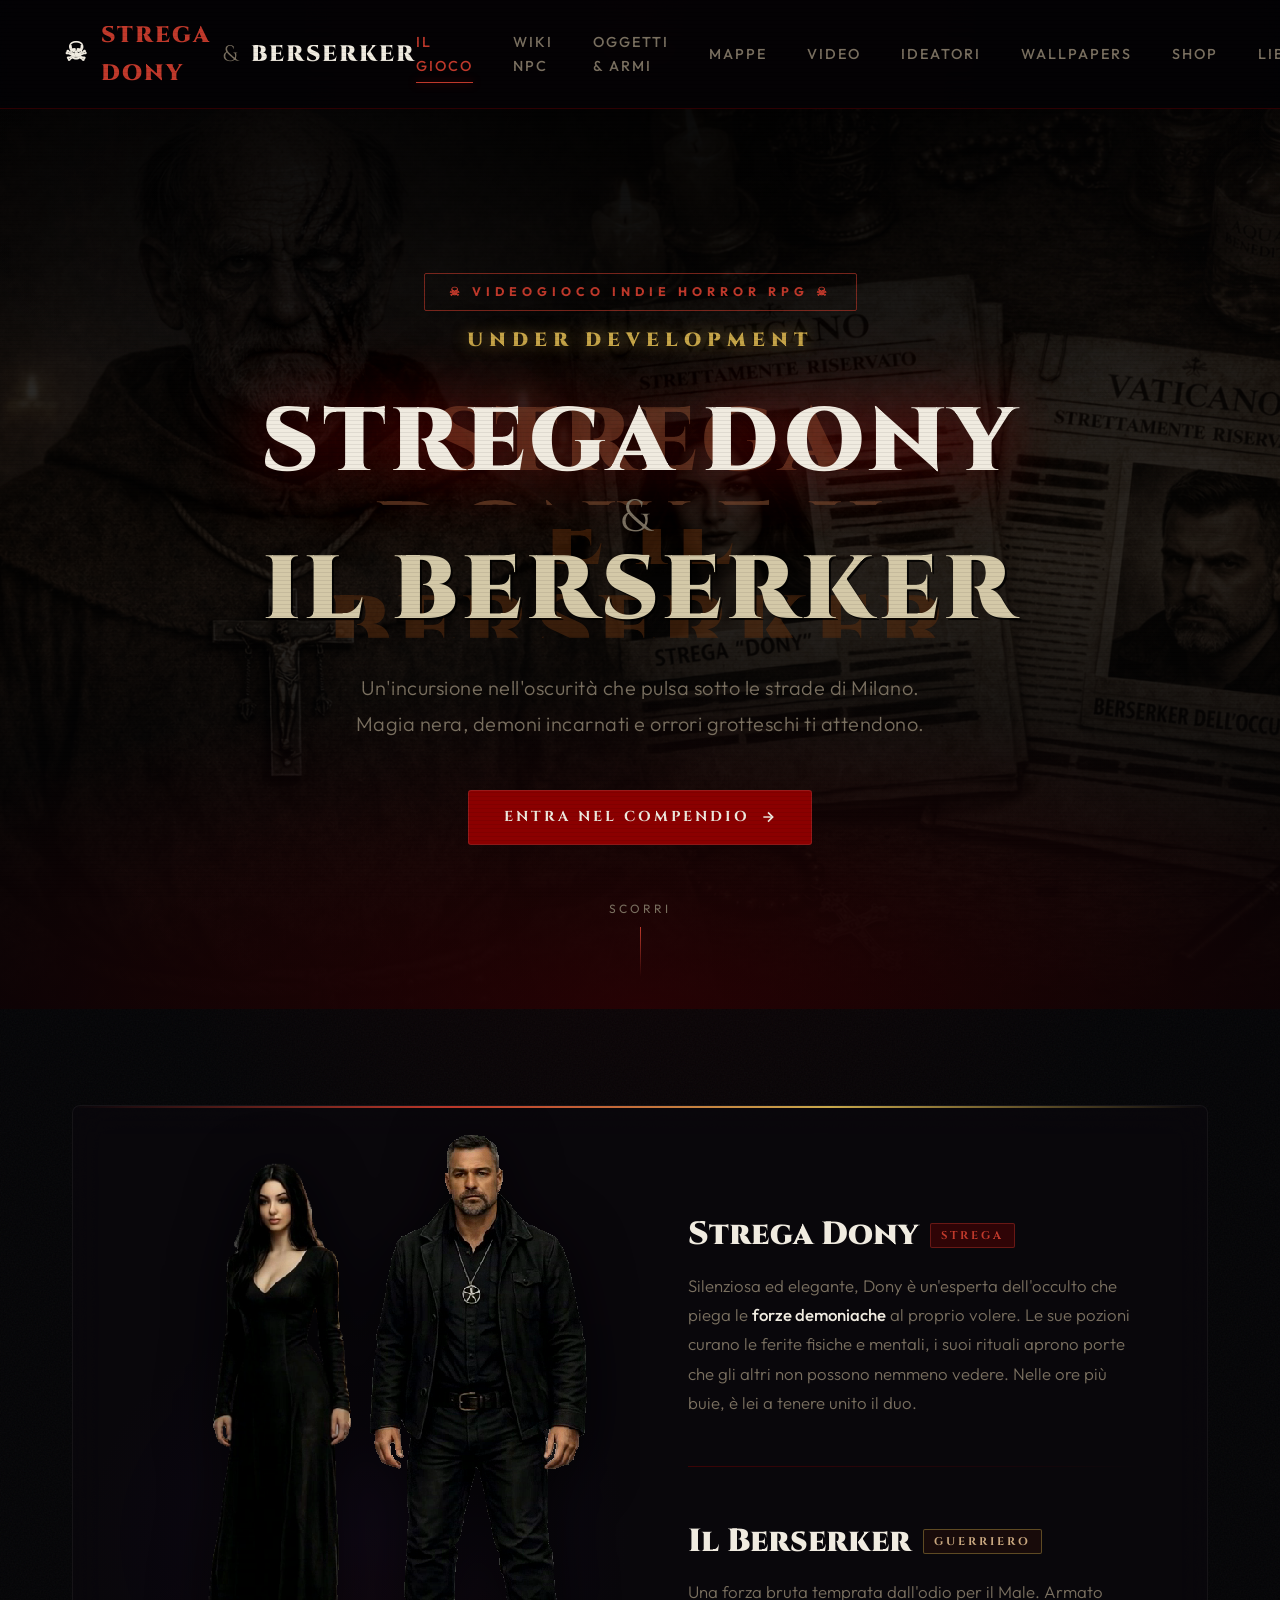
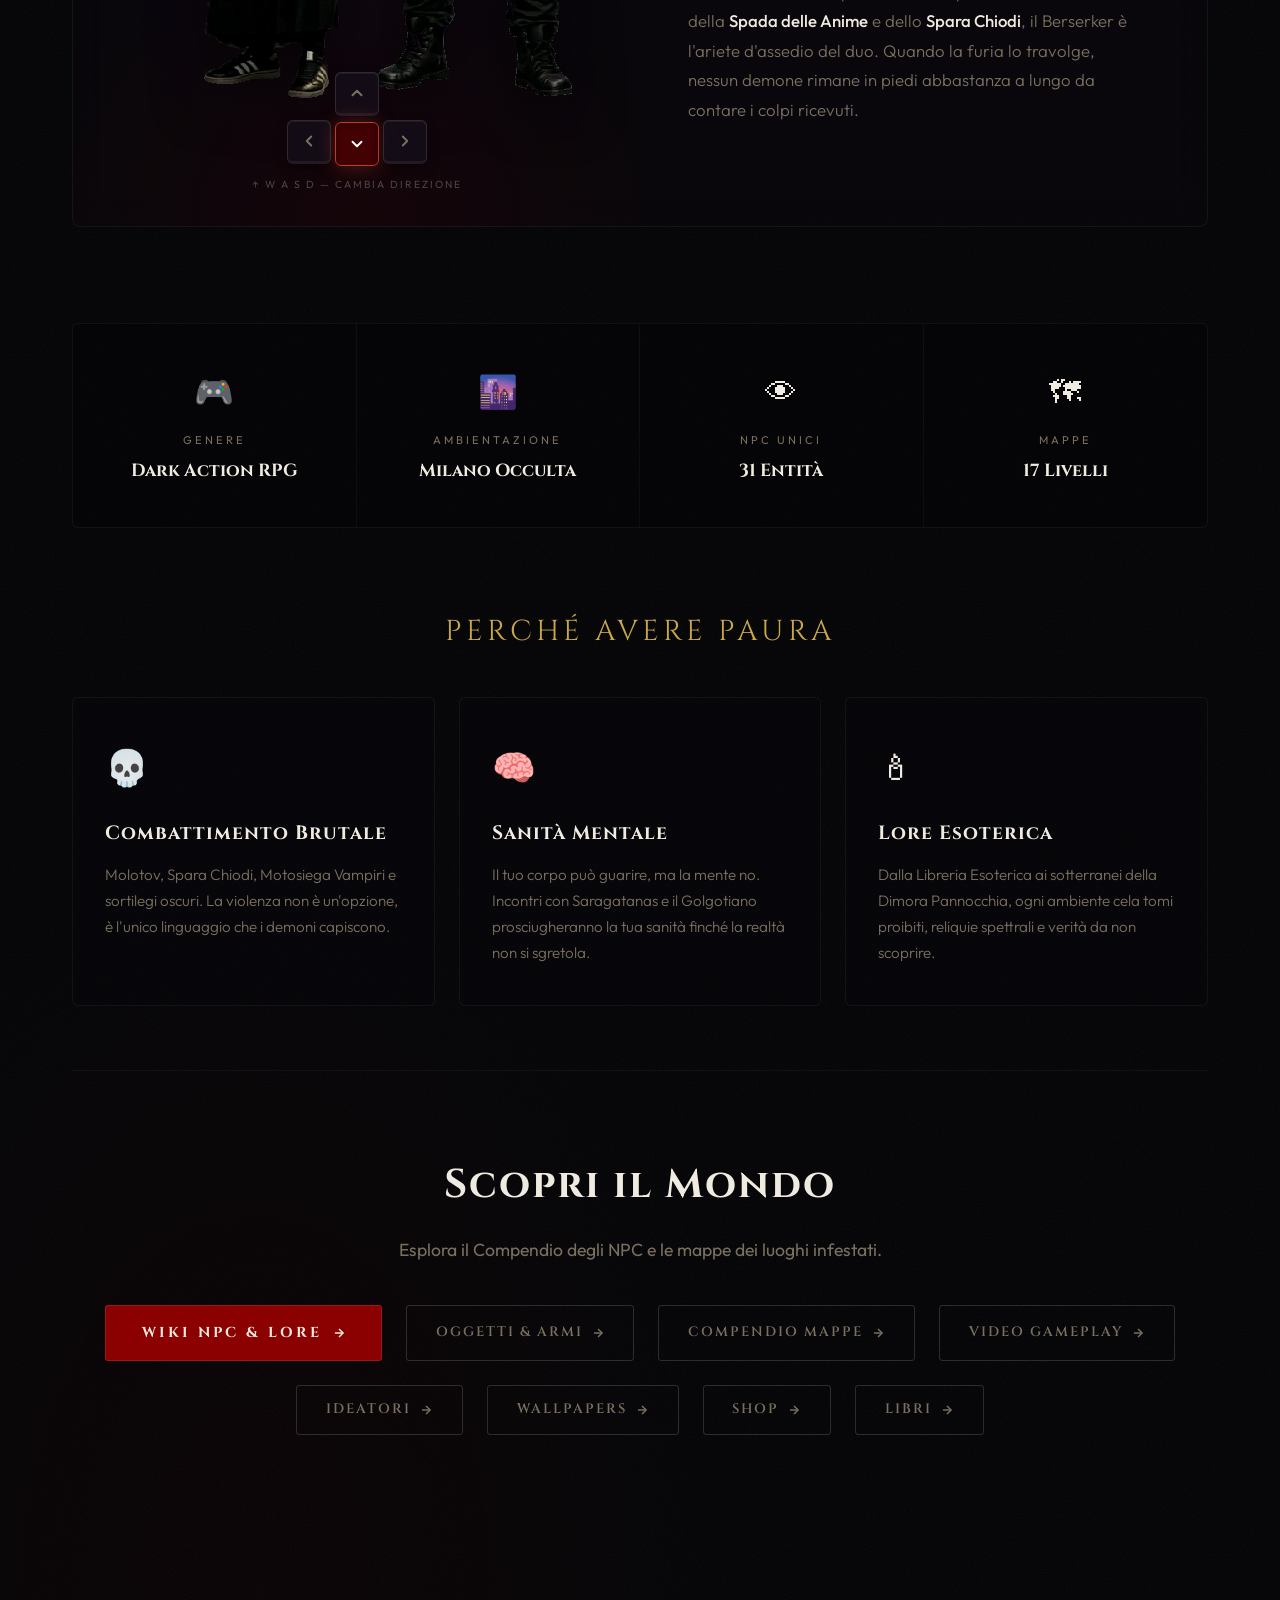
==== commit bd1c23d8: "immagine adattive per vari device" ====
--- a/index.html
+++ b/index.html
@@ -506,7 +506,8 @@
         /* ── RESPONSIVE ───────────────────────────────────────── */
         @media (max-width: 1000px) {
             .players-section { grid-template-columns: 1fr; }
-            .sprite-panel { min-height: 400px; }
+            .sprite-panel { min-height: 550px; } /* Aumentato per iPad per contenere i personaggi grandi */
+            .stage-canvas { max-height: 450px; }
             .players-text-side { padding: 3rem 2rem; }
             .info-strip { grid-template-columns: repeat(2, 1fr); }
             .features-grid { grid-template-columns: 1fr 1fr; }
@@ -516,7 +517,8 @@
             .features-grid { grid-template-columns: 1fr; }
             .info-strip { grid-template-columns: repeat(2,1fr); }
             .hero h1 { font-size: 2.8rem; }
-            .sprite-canvas { max-height: 220px; }
+            .sprite-panel { min-height: 450px; }
+            .stage-canvas { max-height: 300px; margin-bottom: -30px; transform: scale(1.0); }
             .wasd-key { width: 38px; height: 38px; font-size: 0.75rem; }
         }
     </style>
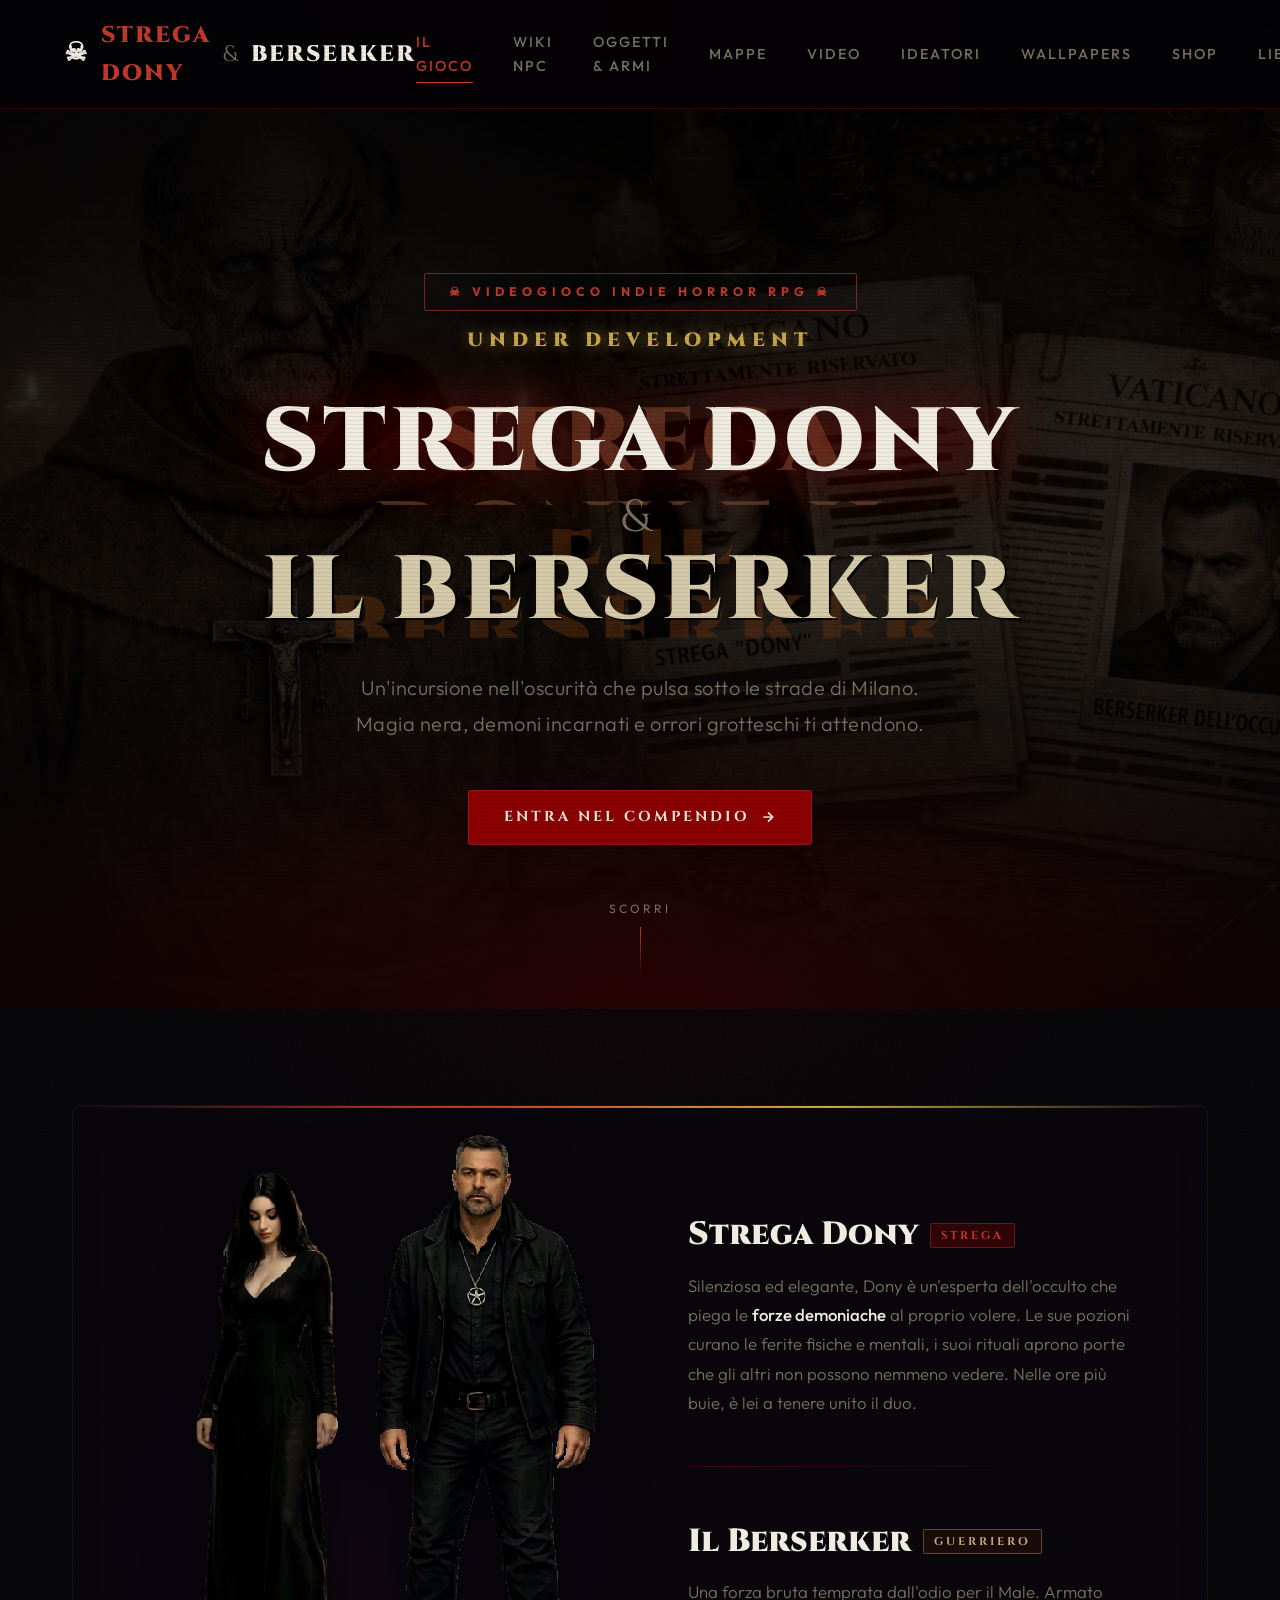
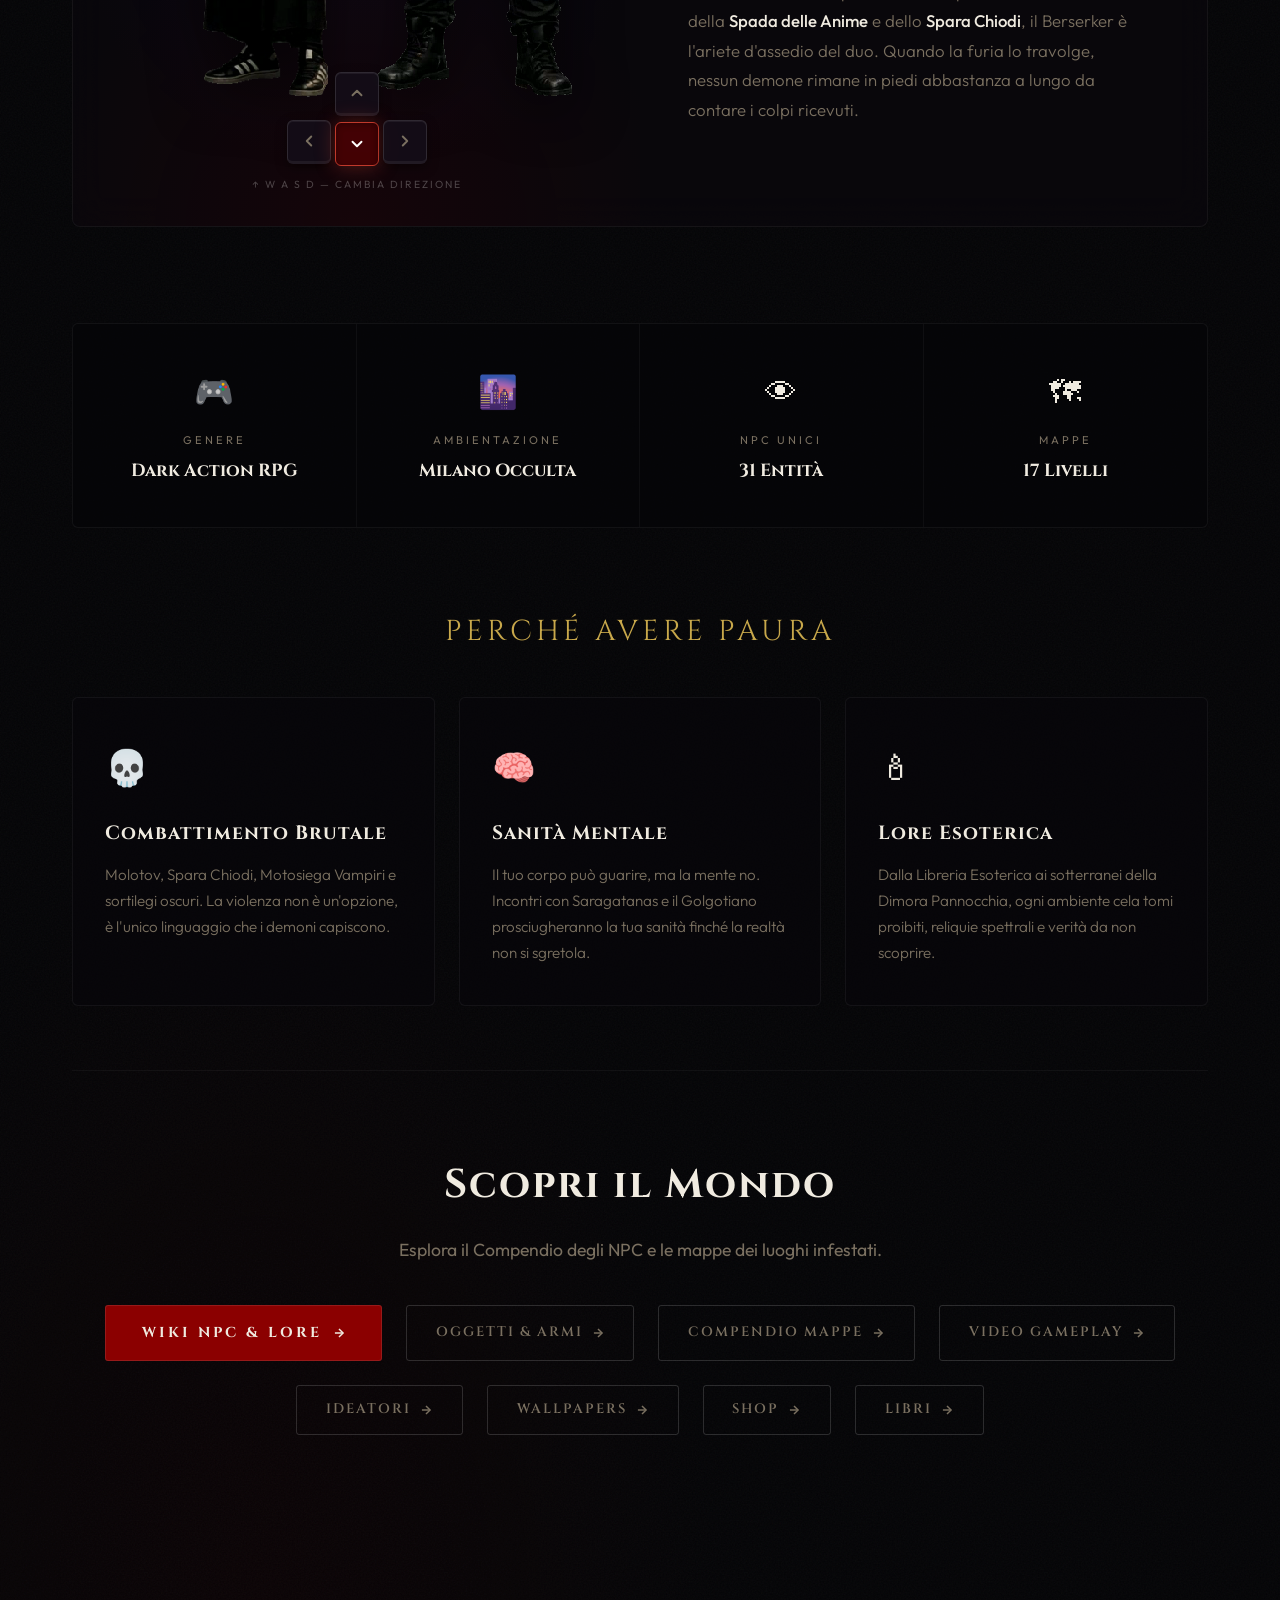
==== commit d79303bd: "android e ios scaling" ====
--- a/index.html
+++ b/index.html
@@ -259,7 +259,7 @@
             padding-bottom: 2rem;
             background: radial-gradient(ellipse 80% 60% at 50% 100%, rgba(80,0,0,0.18) 0%, transparent 70%),
                         radial-gradient(ellipse 60% 40% at 50% 60%, rgba(20,10,30,0.5) 0%, transparent 80%);
-            overflow: hidden;
+            /* overflow rimosso per non tagliare le teste in upscale */
         }
 
         .sprite-stage {
@@ -506,8 +506,8 @@
         /* ── RESPONSIVE ───────────────────────────────────────── */
         @media (max-width: 1000px) {
             .players-section { grid-template-columns: 1fr; }
-            .sprite-panel { min-height: 550px; } /* Aumentato per iPad per contenere i personaggi grandi */
-            .stage-canvas { max-height: 450px; }
+            .sprite-panel { min-height: 650px; } /* Aumentato per iPad per contenere i personaggi grandi */
+            .stage-canvas { max-height: 450px; margin-bottom: -40px; transform: scale(1.2); }
             .players-text-side { padding: 3rem 2rem; }
             .info-strip { grid-template-columns: repeat(2, 1fr); }
             .features-grid { grid-template-columns: 1fr 1fr; }
@@ -517,8 +517,9 @@
             .features-grid { grid-template-columns: 1fr; }
             .info-strip { grid-template-columns: repeat(2,1fr); }
             .hero h1 { font-size: 2.8rem; }
-            .sprite-panel { min-height: 450px; }
-            .stage-canvas { max-height: 300px; margin-bottom: -30px; transform: scale(1.0); }
+            .sprite-panel { min-height: 500px; }
+            /* Mobile bottleneck è la larghezza: scaliamo molto di più per renderli grandi e riduciamo il margin negativo */
+            .stage-canvas { max-height: 350px; margin-bottom: 0px; transform: scale(1.4); }
             .wasd-key { width: 38px; height: 38px; font-size: 0.75rem; }
         }
     </style>
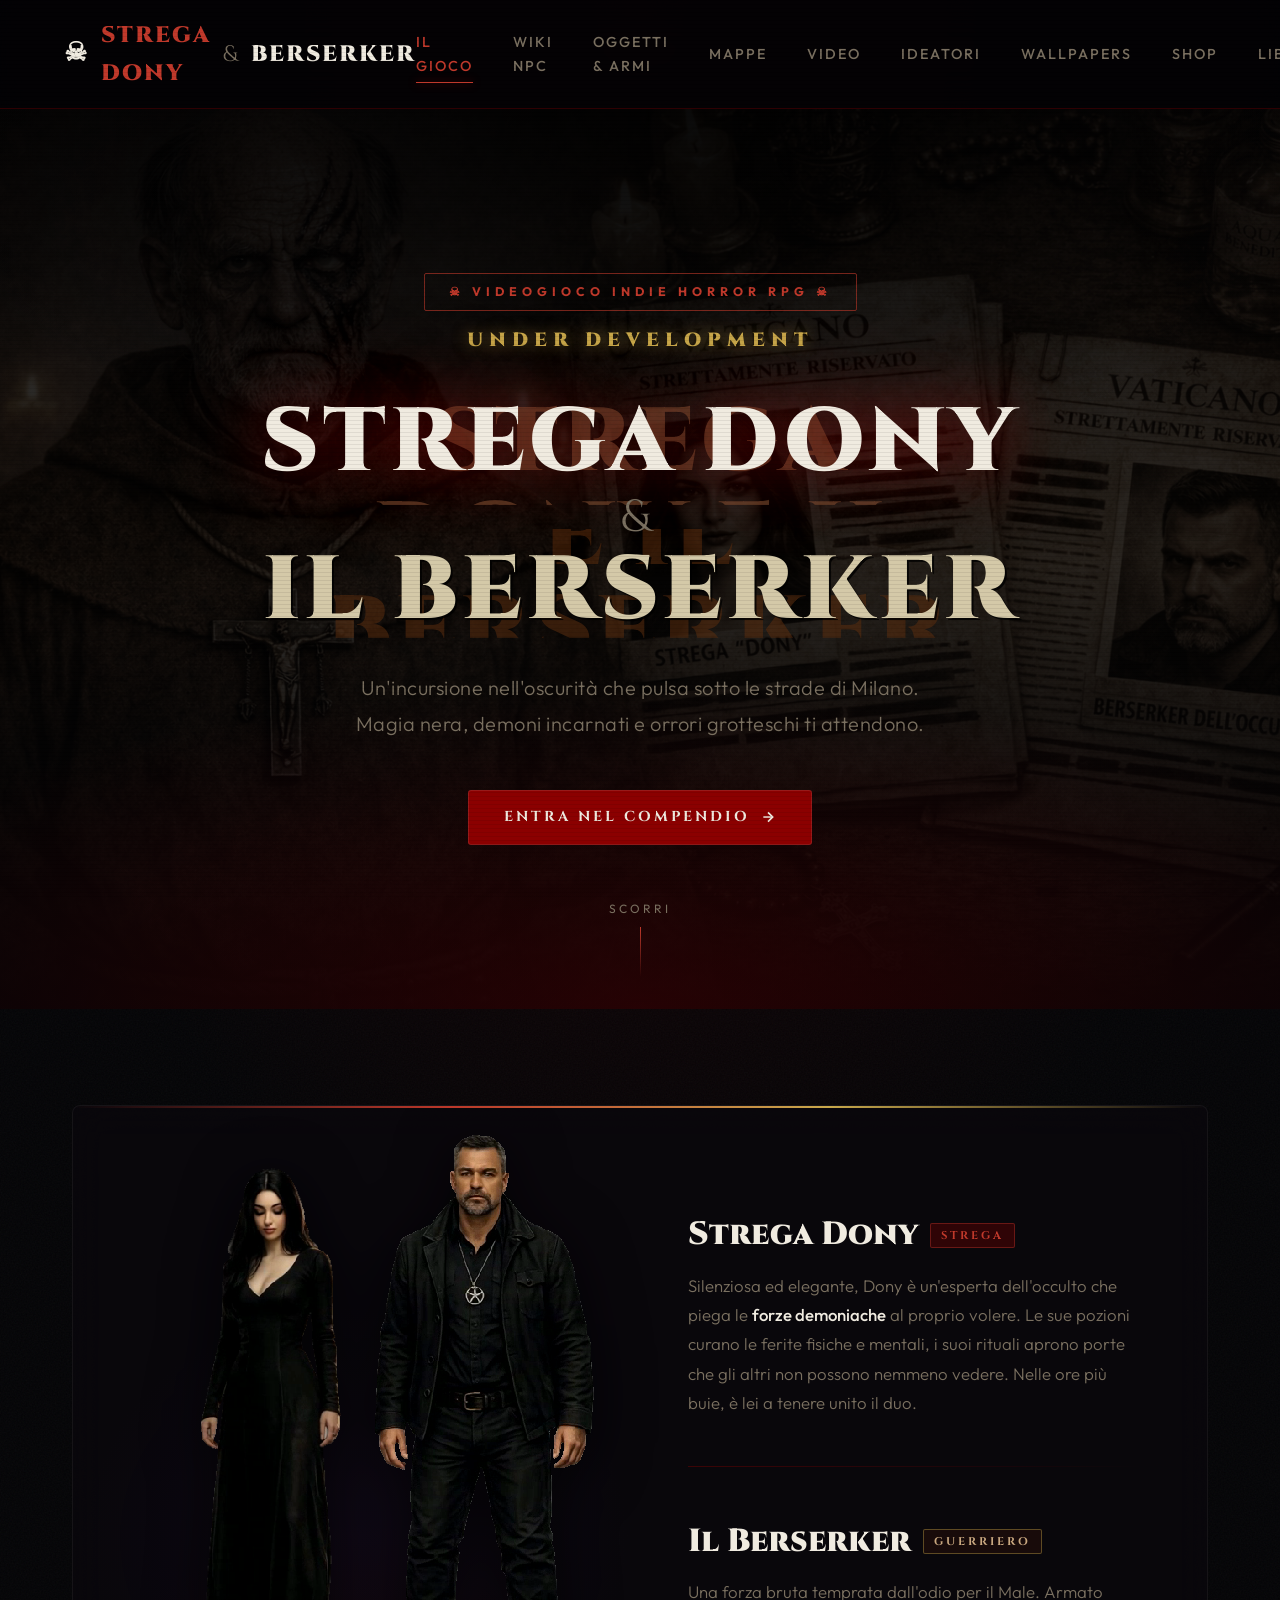
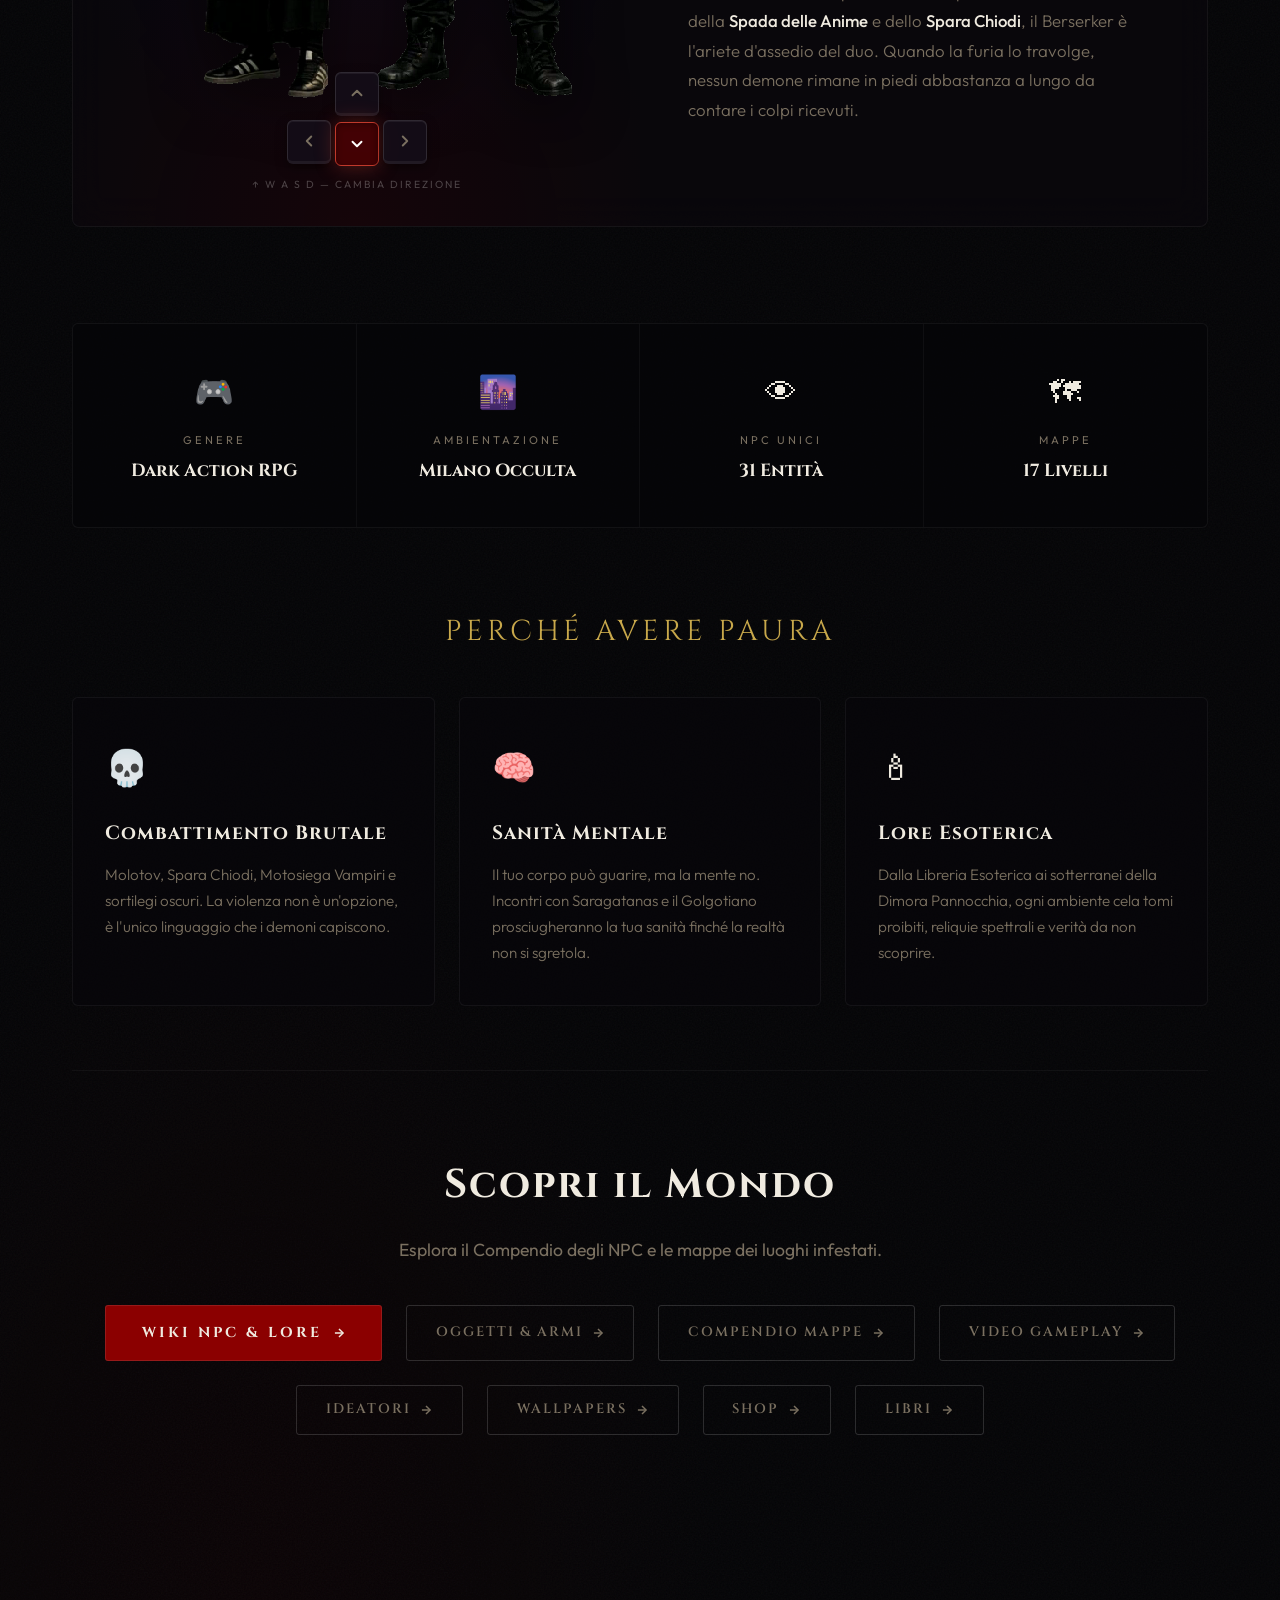
==== commit 48aab0c6: "scaling telefono" ====
--- a/index.html
+++ b/index.html
@@ -517,7 +517,8 @@
             .features-grid { grid-template-columns: 1fr; }
             .info-strip { grid-template-columns: repeat(2,1fr); }
             .hero h1 { font-size: 2.8rem; }
-            .sprite-panel { min-height: 500px; }
+            .sprite-panel { min-height: 600px; }
+            .sprite-stage { padding-top: 140px; }
             /* Mobile bottleneck è la larghezza: scaliamo molto di più per renderli grandi e riduciamo il margin negativo */
             .stage-canvas { max-height: 350px; margin-bottom: 0px; transform: scale(1.4); }
             .wasd-key { width: 38px; height: 38px; font-size: 0.75rem; }
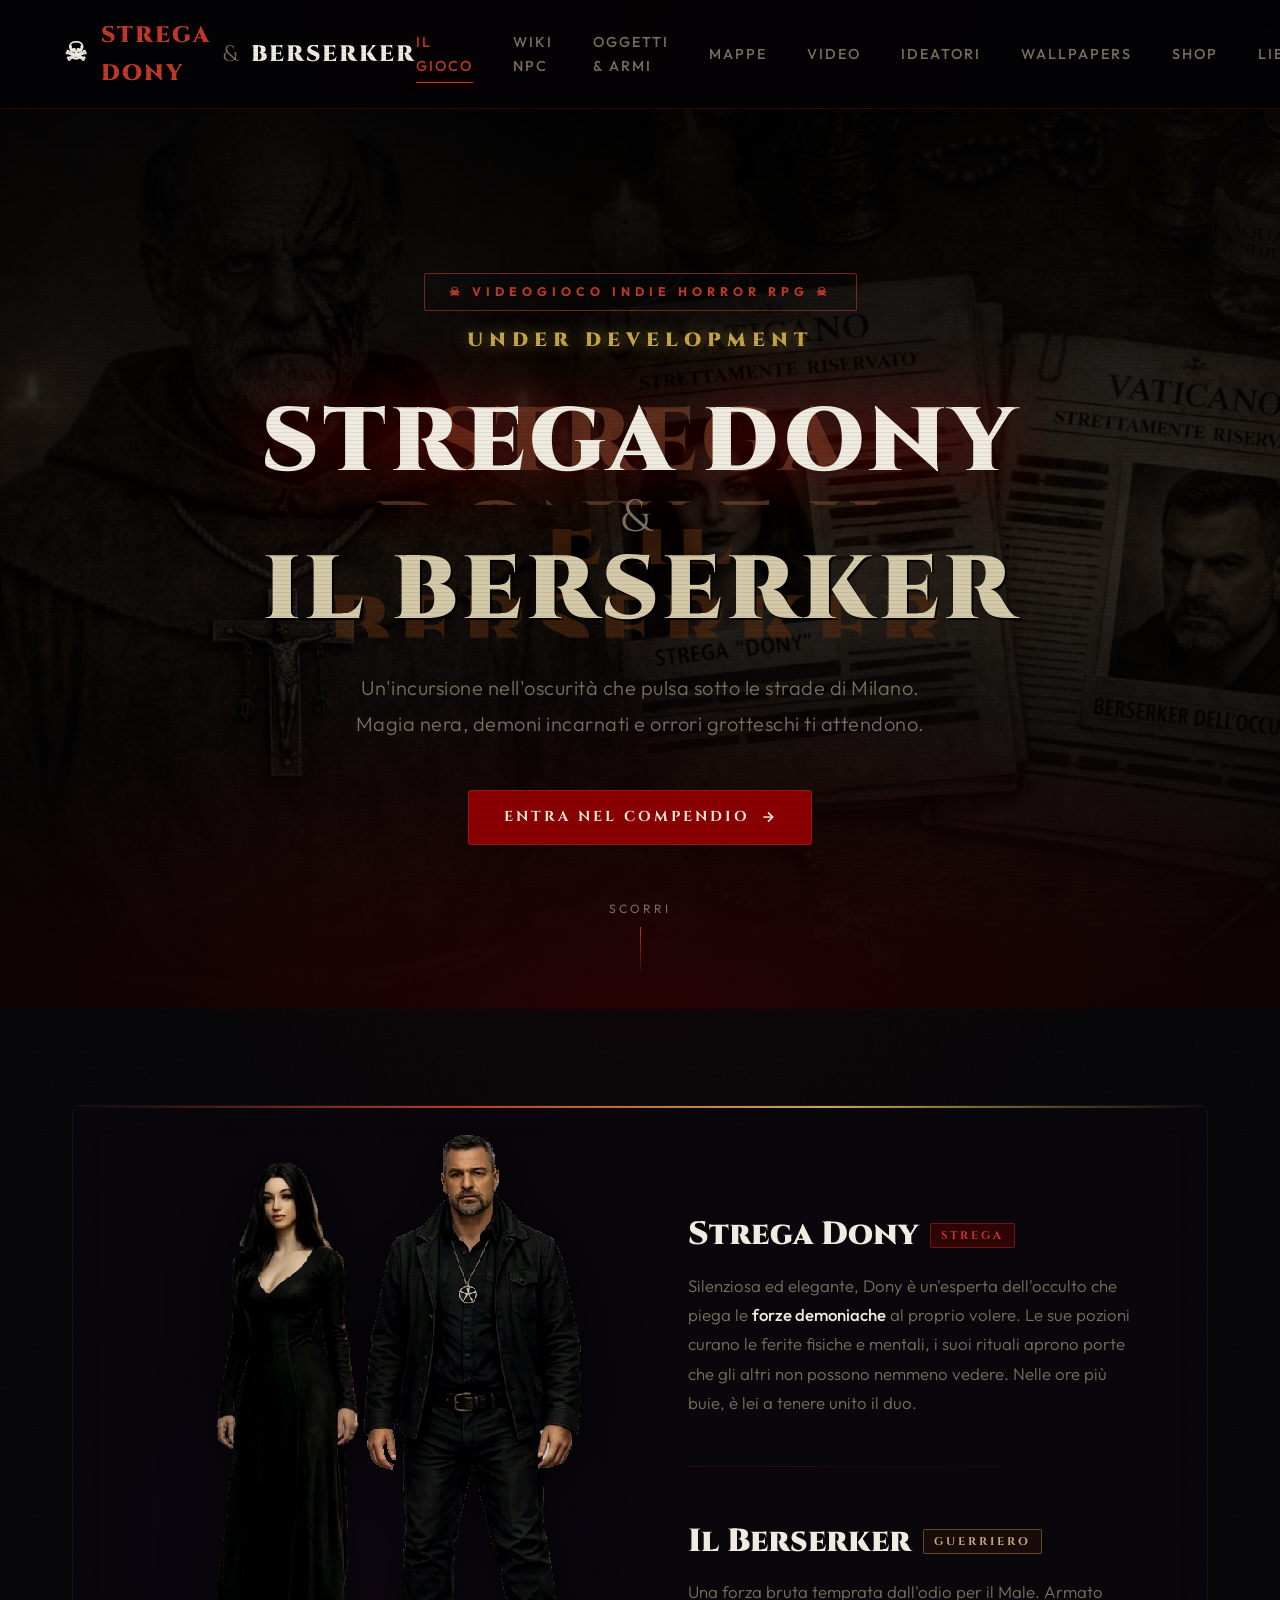
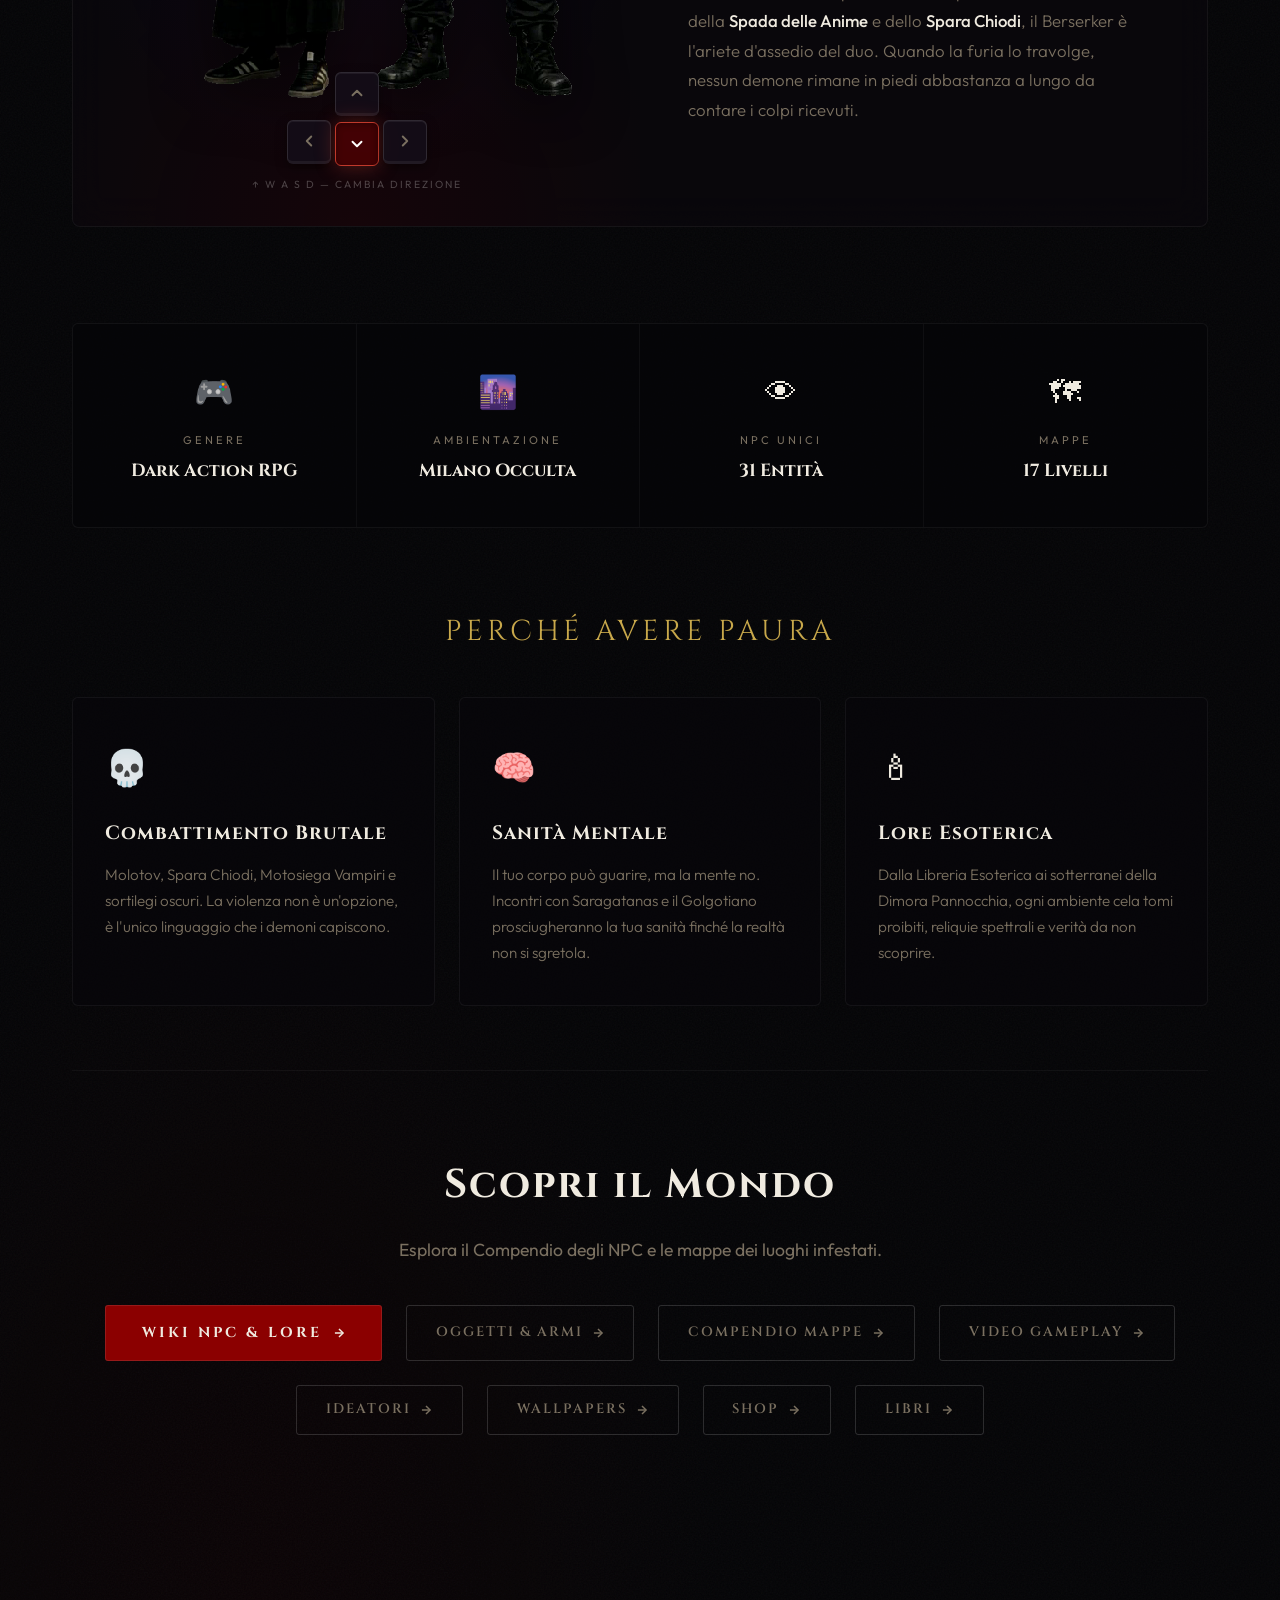
==== commit f89b89a4: "scaling telefono 2" ====
--- a/index.html
+++ b/index.html
@@ -514,13 +514,20 @@
         }
 
         @media (max-width: 640px) {
+            .container { padding: 0 1rem 4rem; }
+            .players-section { overflow: visible; }
             .features-grid { grid-template-columns: 1fr; }
             .info-strip { grid-template-columns: repeat(2,1fr); }
             .hero h1 { font-size: 2.8rem; }
             .sprite-panel { min-height: 600px; }
             .sprite-stage { padding-top: 140px; }
-            /* Mobile bottleneck è la larghezza: scaliamo molto di più per renderli grandi e riduciamo il margin negativo */
-            .stage-canvas { max-height: 350px; margin-bottom: 0px; transform: scale(1.4); }
+            /* Mobile bottleneck: limit canvas width so 1.4 scale doesn't exceed screen, remove overflow crop */
+            .stage-canvas { 
+                max-width: calc(95vw / 1.4); 
+                max-height: 350px; 
+                margin-bottom: 0px; 
+                transform: scale(1.4); 
+            }
             .wasd-key { width: 38px; height: 38px; font-size: 0.75rem; }
         }
     </style>
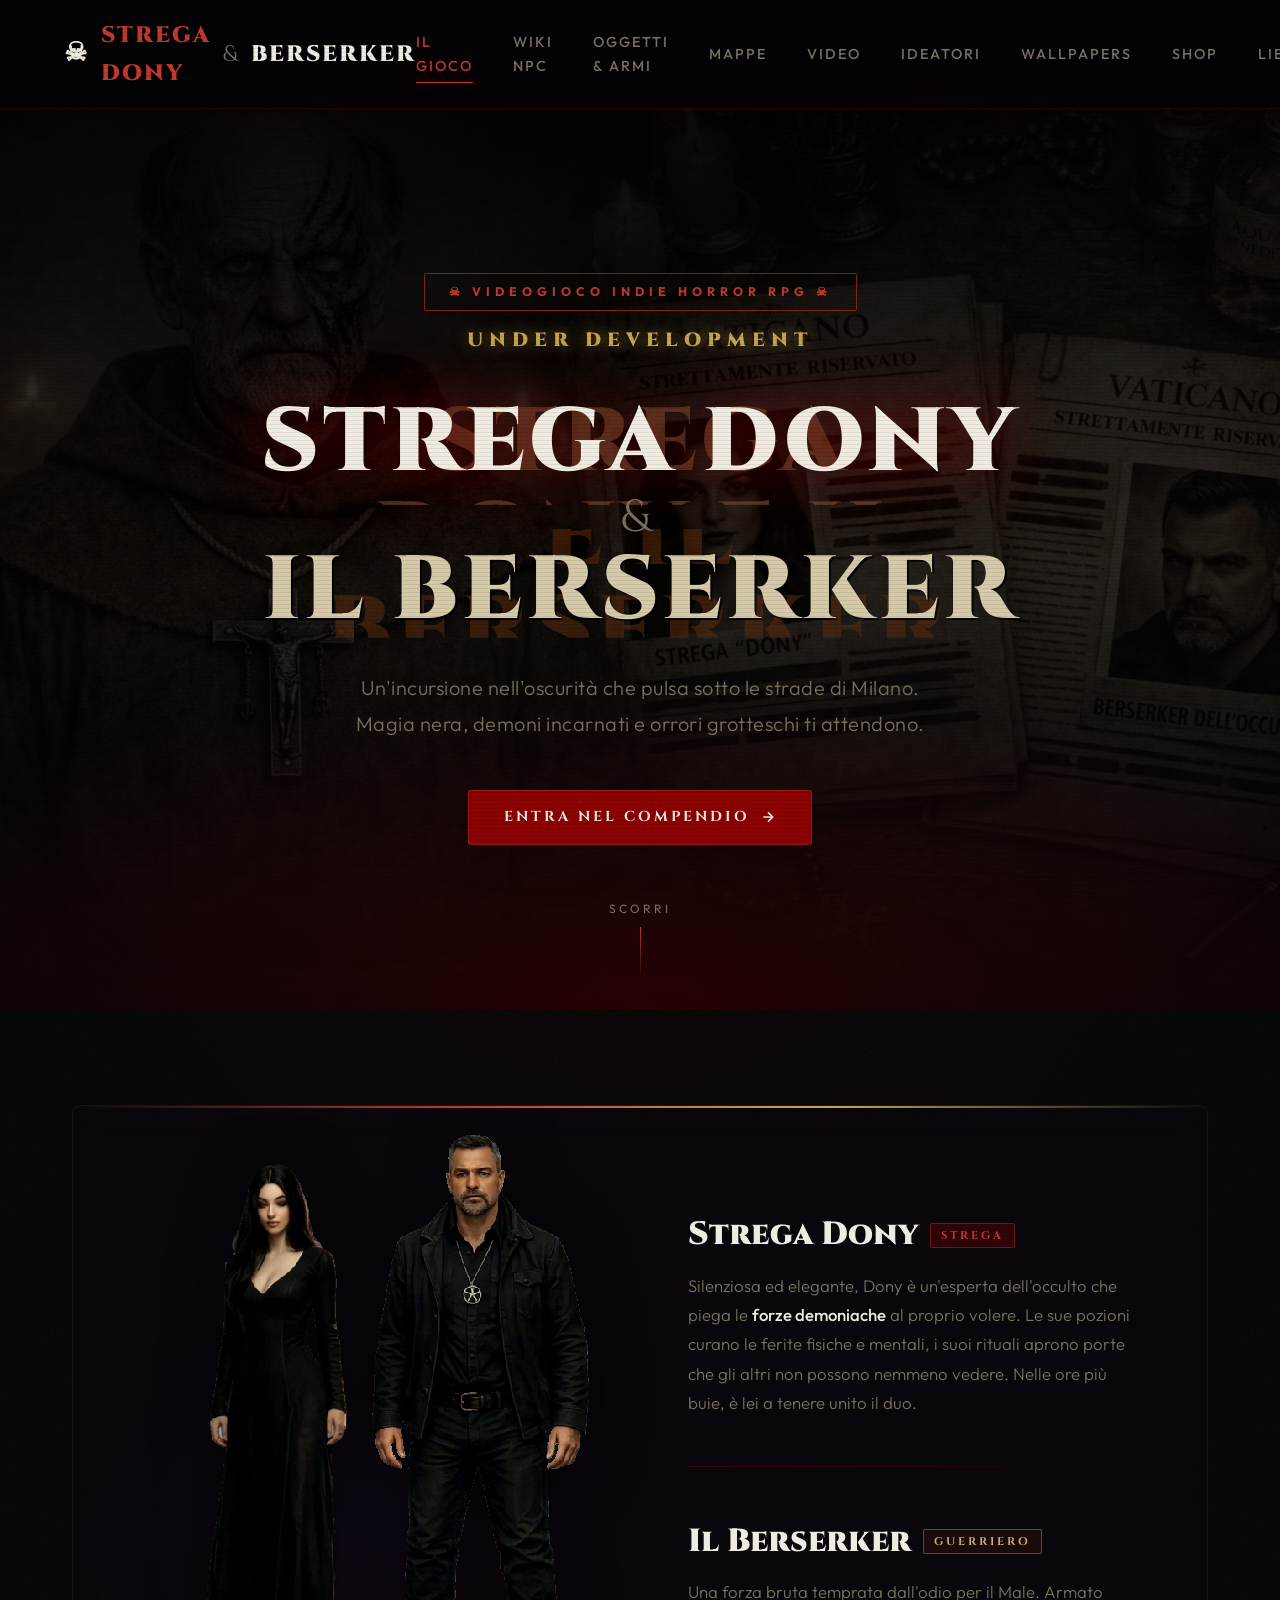
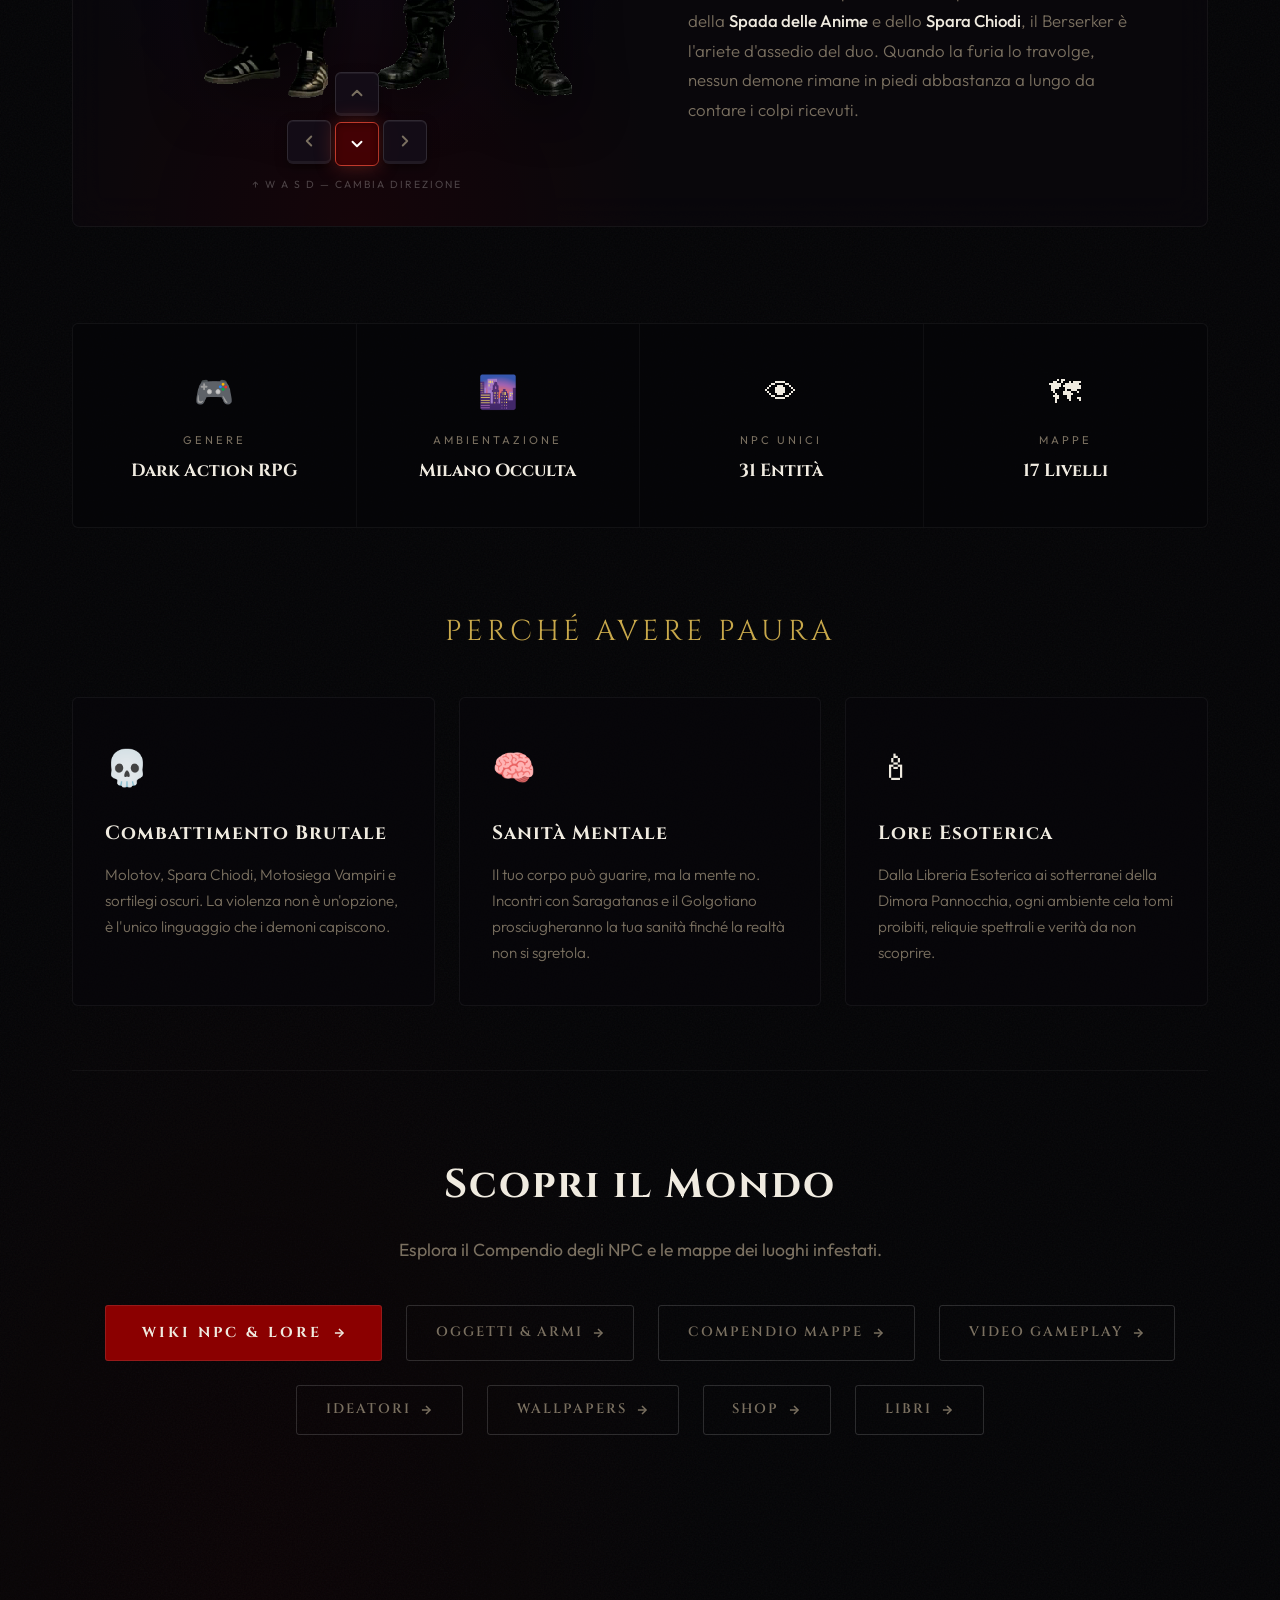
==== commit a7633709: "suora che appare" ====
--- a/index.html
+++ b/index.html
@@ -530,9 +530,42 @@
             }
             .wasd-key { width: 38px; height: 38px; font-size: 0.75rem; }
         }
+
+        /* ── SUORA NERA — scroll-driven sprite, right edge ────────── */
+        #suora-nera-sprite {
+            position: fixed;
+            right: 0;
+            /* centrata verticalmente così è sempre completamente visibile */
+            top: 50%;
+            transform: translateY(-50%) translateX(115%);
+            z-index: 8888;
+            pointer-events: none;
+            /* altezza contenuta: massimo 28vh, min 140px */
+            height: clamp(420px, 75vh, 900px);
+            width: auto;
+            opacity: 0;
+            transition: transform 0.5s cubic-bezier(0.22, 1, 0.36, 1),
+                        opacity  0.4s ease;
+            image-rendering: pixelated;
+            image-rendering: crisp-edges;
+            filter: drop-shadow(-8px 0 20px rgba(60,0,0,0.6))
+                    drop-shadow(0 4px 12px rgba(0,0,0,0.8));
+        }
+        #suora-nera-sprite.sn-visible {
+            transform: translateY(-50%) translateX(0%);
+            opacity: 1;
+        }
+        @media (max-width: 640px) {
+            #suora-nera-sprite {
+                height: clamp(330px, 65vh, 600px);
+            }
+        }
     </style>
 </head>
 <body>
+
+    <!-- ── SUORA NERA — scroll sprite right edge ────────────────── -->
+    <canvas id="suora-nera-sprite" aria-hidden="true"></canvas>
 
     <!-- ── NAV ──────────────────────────────────────────────── -->
     <nav>
@@ -973,6 +1006,101 @@
             updateActiveKey('s');
             preload();
         })();
+
+        // ── SUORA NERA — scroll-driven, single pass, locked to players-section ──
+        (function () {
+            const FRAMES_START = 25;
+            const FRAMES_END   = 43;
+            const TOTAL        = FRAMES_END - FRAMES_START + 1; // 19 frames
+            const BASE_PATH    = 'animazioni/suora_nera_appare/';
+
+            const el  = document.getElementById('suora-nera-sprite');
+            const ctx = el.getContext('2d');
+
+            // ─ Preload frames ─────────────────────────────────────────
+            const frames = new Array(TOTAL).fill(null);
+            let naturalW = 0, naturalH = 0;
+
+            function pad(n) { return String(n).padStart(4, '0'); }
+
+            for (let i = 0; i < TOTAL; i++) {
+                const img = new Image();
+                img.src = BASE_PATH + 'frame_' + pad(FRAMES_START + i) + '.png';
+                img.onload = (function (idx, im) {
+                    return function () {
+                        frames[idx] = im;
+                        if (!naturalW && im.naturalWidth) {
+                            naturalW = im.naturalWidth;
+                            naturalH = im.naturalHeight;
+                            el.width  = naturalW;
+                            el.height = naturalH;
+                        }
+                        if (idx === 0) renderFrame(0);
+                    };
+                })(i, img);
+            }
+
+            // ─ Render a specific frame ────────────────────────────────
+            let lastDrawn = -1;
+            function renderFrame(idx) {
+                if (idx === lastDrawn) return;
+                const bmp = frames[idx];
+                if (!bmp) return;
+                if (naturalW && el.width !== naturalW) { el.width = naturalW; el.height = naturalH; }
+                ctx.clearRect(0, 0, el.width, el.height);
+                ctx.drawImage(bmp, 0, 0);
+                lastDrawn = idx;
+            }
+
+            // ─ Scroll logic ───────────────────────────────────────────
+            // Zone = exactly the players-section element
+            const playersSec = document.querySelector('.players-section');
+            let isVisible = false;
+
+            function onScroll() {
+                if (!playersSec) return;
+                const rect = playersSec.getBoundingClientRect();
+                const vh   = window.innerHeight;
+
+                // Section is "in view" when its top has entered the screen
+                // and its bottom hasn't left yet
+                const inZone = rect.top < vh * 0.9 && rect.bottom > vh * 0.1;
+
+                // ─ Show / hide ─
+                if (inZone && !isVisible) {
+                    isVisible = true;
+                    el.classList.add('sn-visible');
+                }
+                if (!inZone && isVisible) {
+                    isVisible = false;
+                    el.classList.remove('sn-visible');
+                }
+
+                // ─ Map section scroll progress → frame (single pass, no cycle) ─
+                if (inZone) {
+                    // progress 0 = section top at bottom of viewport
+                    // progress 1 = section bottom at top of viewport
+                    const totalTravel = rect.height + vh;
+                    const traveled    = vh * 0.9 - rect.top;
+                    const progress    = Math.max(0, Math.min(1, traveled / totalTravel));
+                    // Single linear pass: frame 0 at entry, frame 18 at exit
+                    const frameIdx = Math.min(TOTAL - 1, Math.floor(progress * TOTAL));
+                    renderFrame(frameIdx);
+                }
+            }
+
+            // rAF-throttled scroll listener
+            let rafPending = false;
+            window.addEventListener('scroll', function () {
+                if (!rafPending) {
+                    rafPending = true;
+                    requestAnimationFrame(function () { onScroll(); rafPending = false; });
+                }
+            }, { passive: true });
+
+            onScroll();
+        })();
+
     </script>
 
 </body>
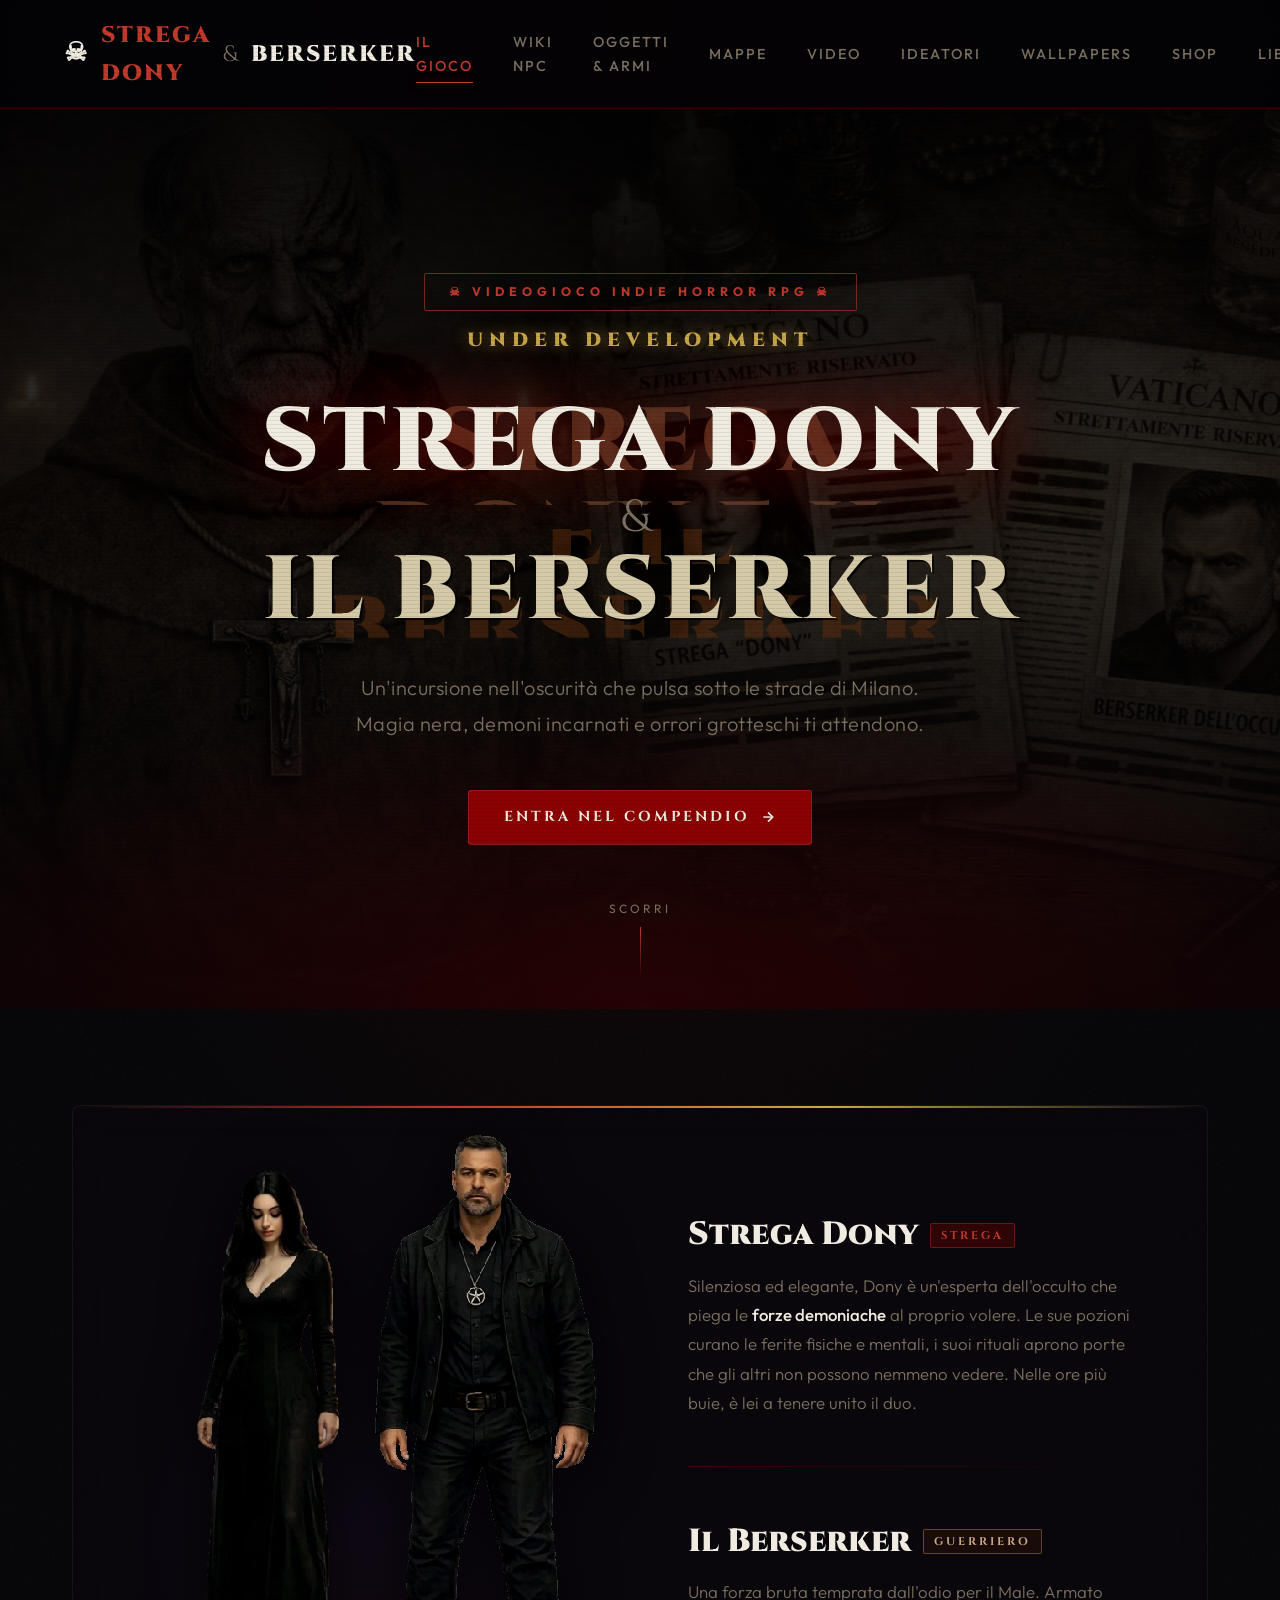
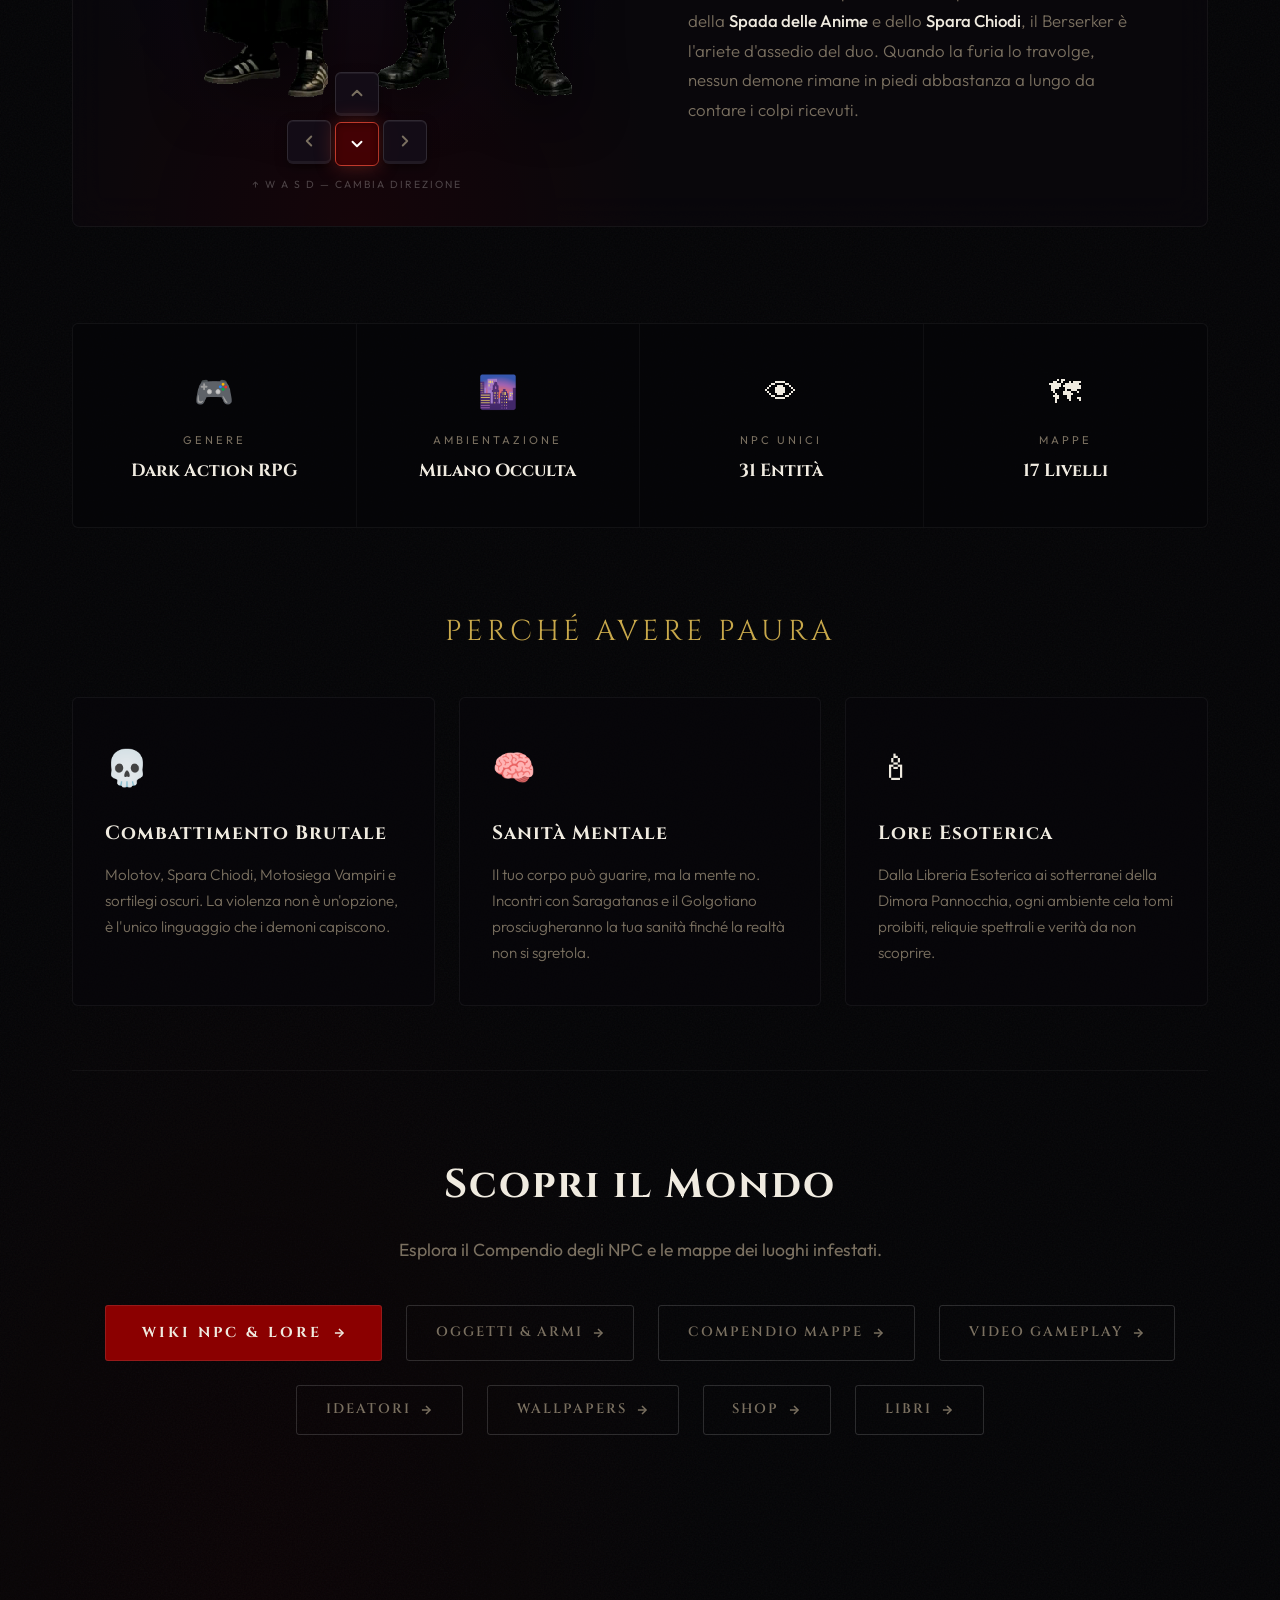
==== commit d6600435: "suora mobile" ====
--- a/index.html
+++ b/index.html
@@ -555,6 +555,13 @@
             transform: translateY(-50%) translateX(0%);
             opacity: 1;
         }
+        /* Tablet (iPad): ridotta a circa metà — PC rimane invariato */
+        @media (min-width: 641px) and (max-width: 1024px) {
+            #suora-nera-sprite {
+                height: clamp(180px, 32vh, 360px);
+            }
+        }
+        /* Mobile */
         @media (max-width: 640px) {
             #suora-nera-sprite {
                 height: clamp(330px, 65vh, 600px);
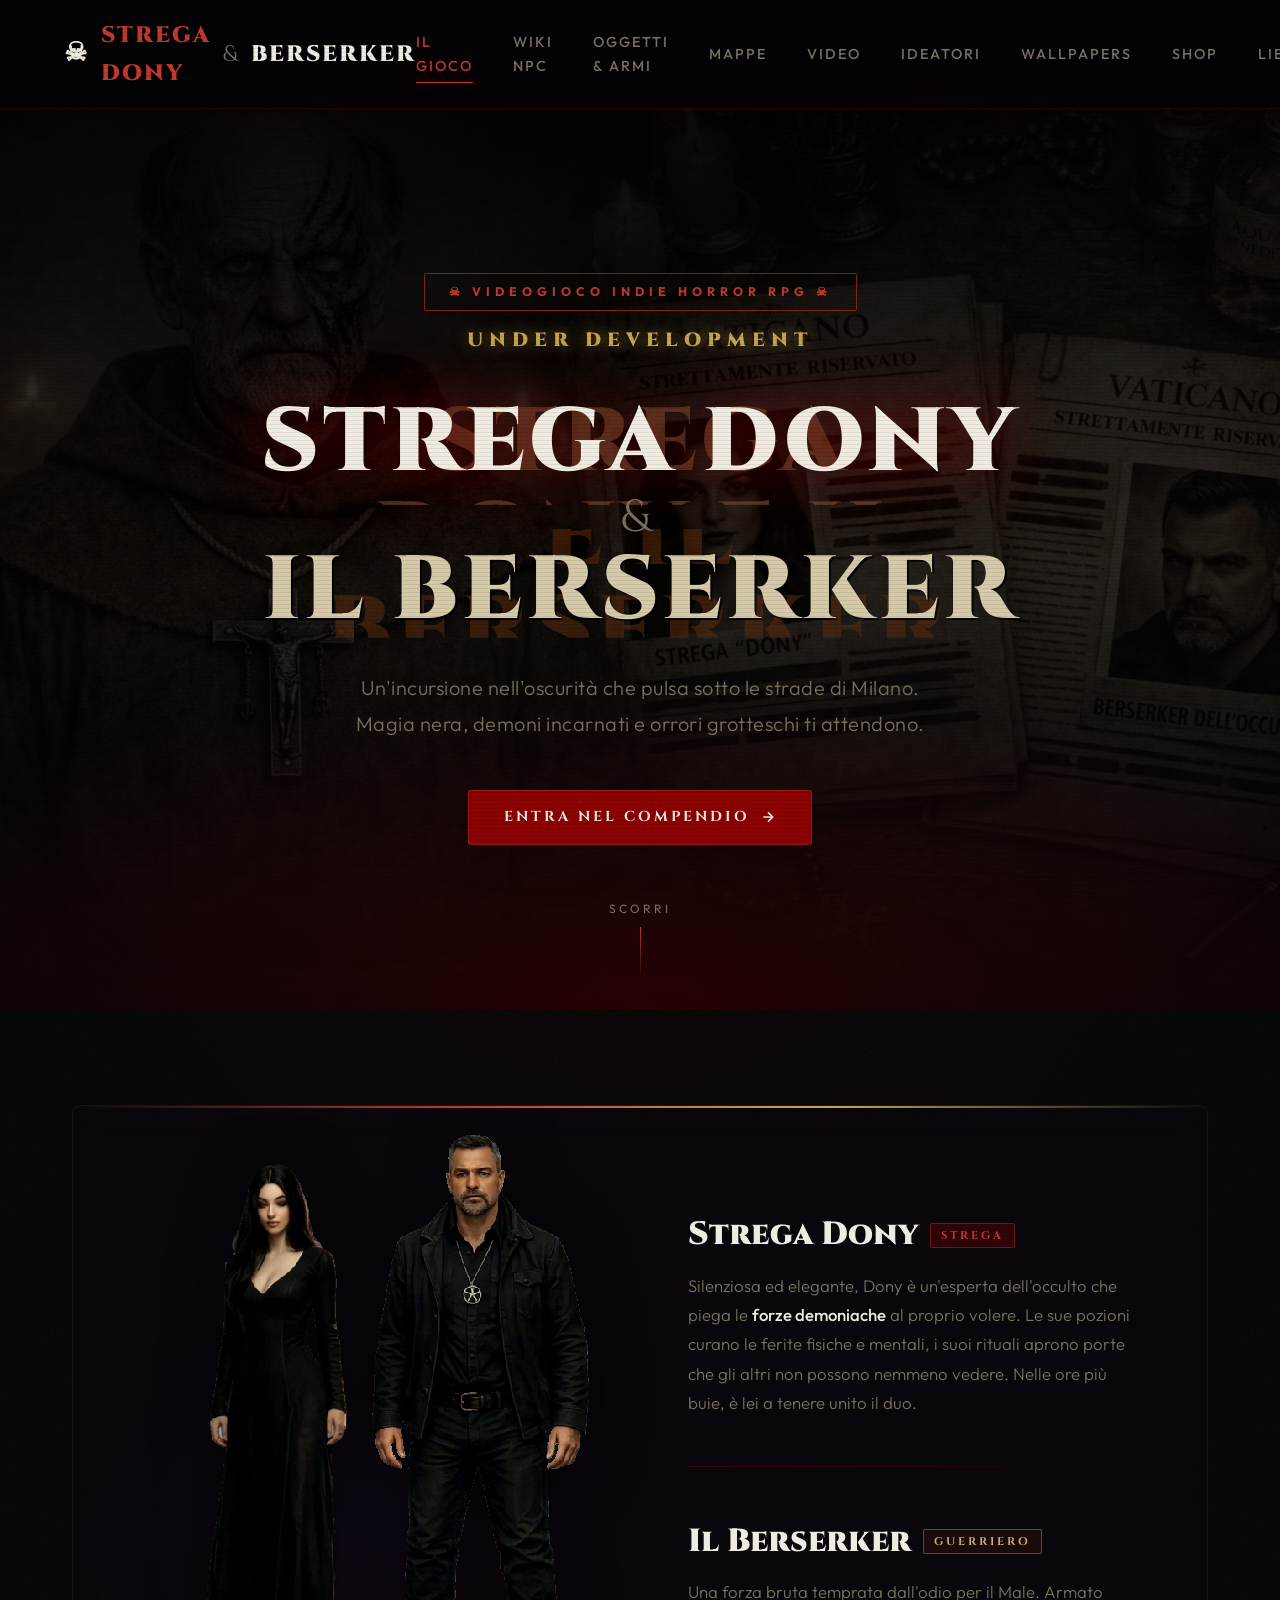
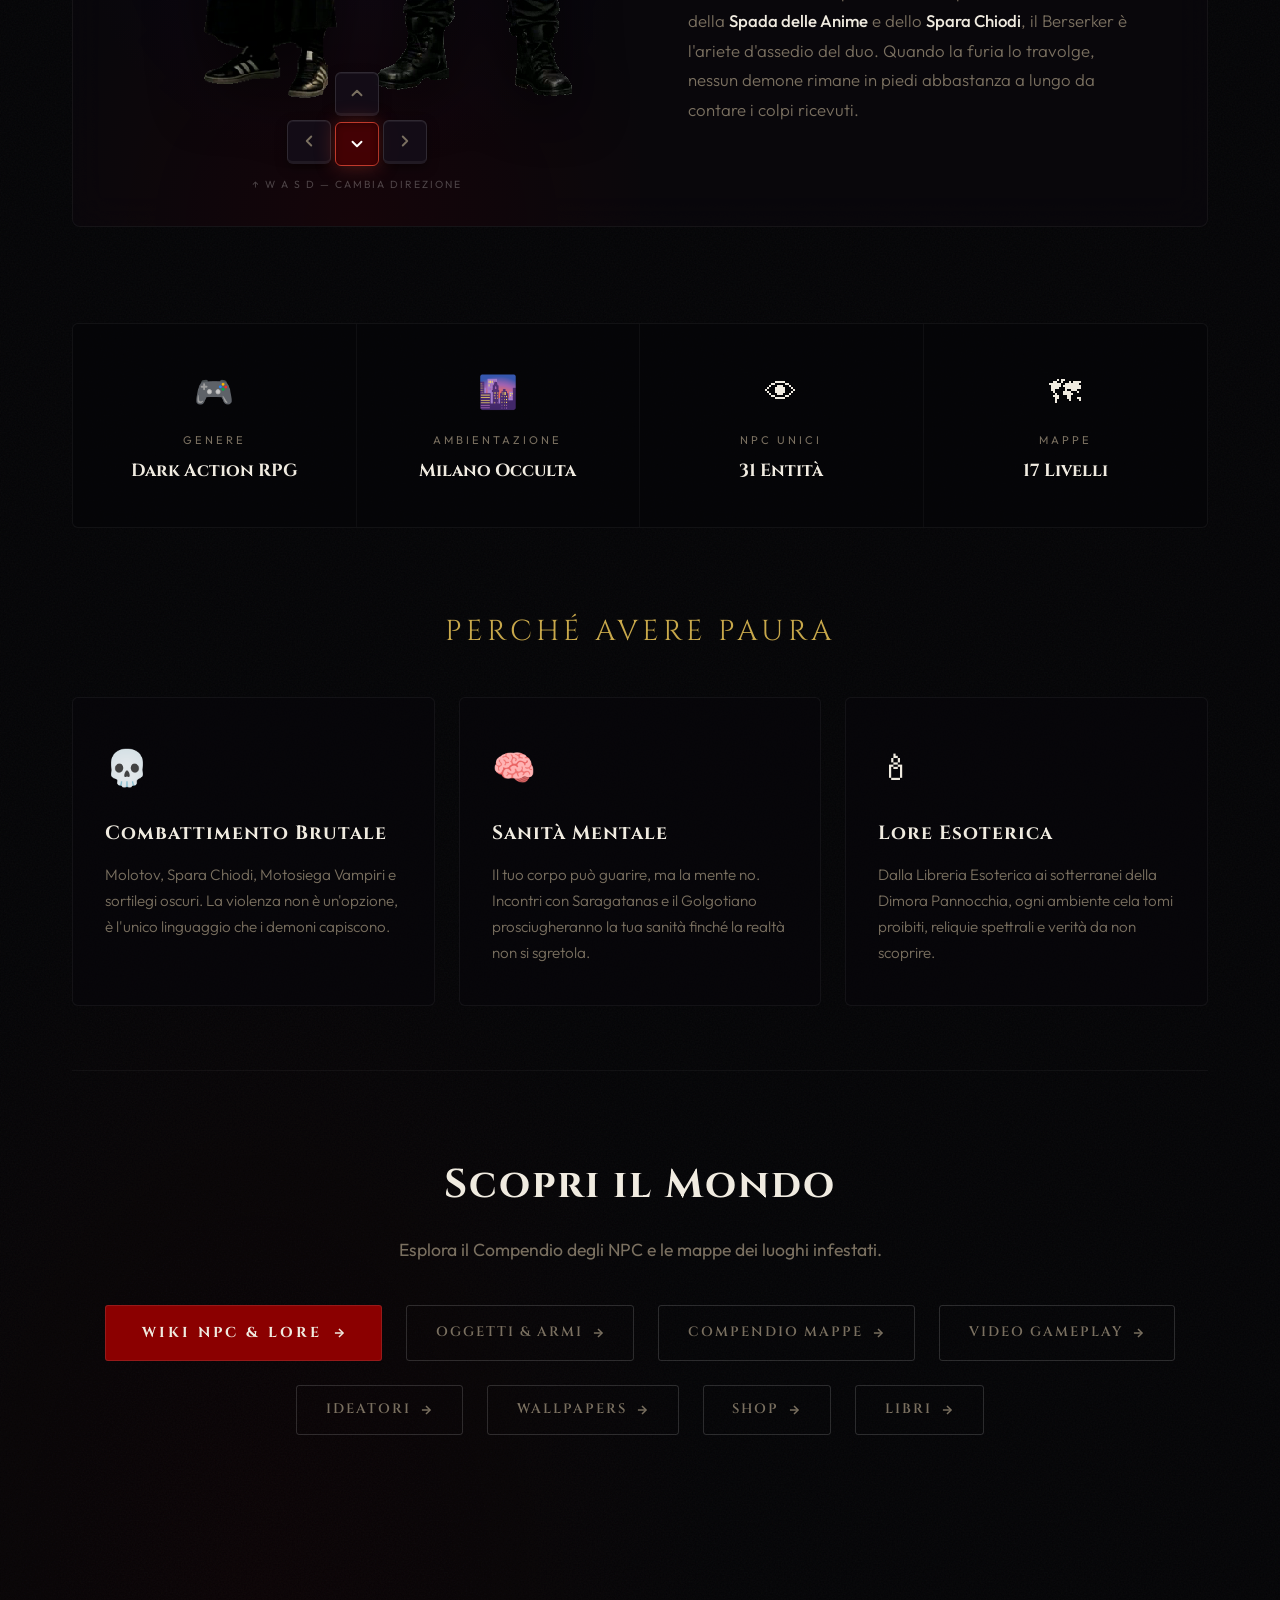
==== commit 4993b3d9: "tolti frame ghosto orribili suora nera" ====
--- a/index.html
+++ b/index.html
@@ -535,27 +535,24 @@
         #suora-nera-sprite {
             position: fixed;
             right: 0;
-            /* centrata verticalmente così è sempre completamente visibile */
+            /* centrata verticalmente */
             top: 50%;
-            transform: translateY(-50%) translateX(115%);
+            /* transform controllata via JS — nessuna transition qui per evitare conflitti */
+            transform: translateY(-50%) translateX(110%);
             z-index: 8888;
             pointer-events: none;
-            /* altezza contenuta: massimo 28vh, min 140px */
             height: clamp(420px, 75vh, 900px);
             width: auto;
             opacity: 0;
-            transition: transform 0.5s cubic-bezier(0.22, 1, 0.36, 1),
-                        opacity  0.4s ease;
+            /* transizione morbida per position e opacity */
+            transition: transform 0.18s linear,
+                        opacity  0.18s linear;
             image-rendering: pixelated;
             image-rendering: crisp-edges;
             filter: drop-shadow(-8px 0 20px rgba(60,0,0,0.6))
                     drop-shadow(0 4px 12px rgba(0,0,0,0.8));
         }
-        #suora-nera-sprite.sn-visible {
-            transform: translateY(-50%) translateX(0%);
-            opacity: 1;
-        }
-        /* Tablet (iPad): ridotta a circa metà — PC rimane invariato */
+        /* Tablet (iPad) */
         @media (min-width: 641px) and (max-width: 1024px) {
             #suora-nera-sprite {
                 height: clamp(180px, 32vh, 360px);
@@ -1014,17 +1011,23 @@
             preload();
         })();
 
-        // ── SUORA NERA — scroll-driven, single pass, locked to players-section ──
+        // ── SUORA NERA — scroll-driven, frame-position sincroni ──────
         (function () {
-            const FRAMES_START = 25;
-            const FRAMES_END   = 43;
-            const TOTAL        = FRAMES_END - FRAMES_START + 1; // 19 frames
+            // Frame disponibili nella cartella: 0027 → 0041 (15 frame)
+            const FRAMES_START = 27;
+            const FRAMES_END   = 41;
+            const TOTAL        = FRAMES_END - FRAMES_START + 1; // 15 frame
             const BASE_PATH    = 'animazioni/suora_nera_appare/';
+
+            // Quanti frame di "entrata" e "uscita" (slide da/verso il bordo destro)
+            // I restanti frame centrali la mostrano completamente visibile.
+            const SLIDE_IN_FRAMES  = 4;  // frame 0–3:  entra da destra
+            const SLIDE_OUT_FRAMES = 4;  // frame 11–14: esce verso destra
 
             const el  = document.getElementById('suora-nera-sprite');
             const ctx = el.getContext('2d');
 
-            // ─ Preload frames ─────────────────────────────────────────
+            // ─ Preload frames ──────────────────────────────────────────
             const frames = new Array(TOTAL).fill(null);
             let naturalW = 0, naturalH = 0;
 
@@ -1042,12 +1045,12 @@
                             el.width  = naturalW;
                             el.height = naturalH;
                         }
-                        if (idx === 0) renderFrame(0);
+                        if (idx === 0) applyFrameVisual(0);
                     };
                 })(i, img);
             }
 
-            // ─ Render a specific frame ────────────────────────────────
+            // ─ Disegna un frame sul canvas ─────────────────────────────
             let lastDrawn = -1;
             function renderFrame(idx) {
                 if (idx === lastDrawn) return;
@@ -1059,41 +1062,65 @@
                 lastDrawn = idx;
             }
 
-            // ─ Scroll logic ───────────────────────────────────────────
-            // Zone = exactly the players-section element
+            // ─ Aggiorna frame + posizione CSS in modo coordinato ───────
+            // slideX: 0 = completamente visibile, 100 = fuori schermo a destra
+            // opacity: 0 nascosta, 1 visibile
+            function applyFrameVisual(idx) {
+                renderFrame(idx);
+
+                let slideX, opacity;
+
+                if (idx < SLIDE_IN_FRAMES) {
+                    // Entrata: scivola da 100% a 0%
+                    const t = idx / SLIDE_IN_FRAMES;          // 0→1
+                    slideX  = (1 - easeOut(t)) * 100;         // 100→0
+                    opacity = easeOut(t);                      // 0→1
+                } else if (idx >= TOTAL - SLIDE_OUT_FRAMES) {
+                    // Uscita: scivola da 0% a 100%
+                    const t = (idx - (TOTAL - SLIDE_OUT_FRAMES)) / SLIDE_OUT_FRAMES; // 0→1
+                    slideX  = easeIn(t) * 100;                // 0→100
+                    opacity = 1 - easeIn(t);                  // 1→0
+                } else {
+                    // Piena visibilità
+                    slideX  = 0;
+                    opacity = 1;
+                }
+
+                el.style.transform = `translateY(-50%) translateX(${slideX.toFixed(1)}%)`;
+                el.style.opacity   = opacity.toFixed(3);
+            }
+
+            function easeOut(t) { return 1 - Math.pow(1 - t, 2); }
+            function easeIn(t)  { return t * t; }
+
+            // ─ Scroll logic ────────────────────────────────────────────
             const playersSec = document.querySelector('.players-section');
-            let isVisible = false;
 
             function onScroll() {
                 if (!playersSec) return;
                 const rect = playersSec.getBoundingClientRect();
                 const vh   = window.innerHeight;
 
-                // Section is "in view" when its top has entered the screen
-                // and its bottom hasn't left yet
+                // La sezione è in zona se è parzialmente visibile
                 const inZone = rect.top < vh * 0.9 && rect.bottom > vh * 0.1;
 
-                // ─ Show / hide ─
-                if (inZone && !isVisible) {
-                    isVisible = true;
-                    el.classList.add('sn-visible');
+                if (!inZone) {
+                    // Nasconde completamente fuori zona
+                    el.style.transform = 'translateY(-50%) translateX(110%)';
+                    el.style.opacity   = '0';
+                    lastDrawn = -1; // forza ridisegno alla prossima entrata
+                    return;
                 }
-                if (!inZone && isVisible) {
-                    isVisible = false;
-                    el.classList.remove('sn-visible');
-                }
-
-                // ─ Map section scroll progress → frame (single pass, no cycle) ─
-                if (inZone) {
-                    // progress 0 = section top at bottom of viewport
-                    // progress 1 = section bottom at top of viewport
-                    const totalTravel = rect.height + vh;
-                    const traveled    = vh * 0.9 - rect.top;
-                    const progress    = Math.max(0, Math.min(1, traveled / totalTravel));
-                    // Single linear pass: frame 0 at entry, frame 18 at exit
-                    const frameIdx = Math.min(TOTAL - 1, Math.floor(progress * TOTAL));
-                    renderFrame(frameIdx);
-                }
+
+                // Progresso 0 = sezione appena entrata in basso;
+                // Progresso 1 = sezione uscita in alto
+                const totalTravel = rect.height + vh;
+                const traveled    = vh * 0.9 - rect.top;
+                const progress    = Math.max(0, Math.min(1, traveled / totalTravel));
+
+                // Mappa il progresso ai frame disponibili
+                const frameIdx = Math.min(TOTAL - 1, Math.floor(progress * TOTAL));
+                applyFrameVisual(frameIdx);
             }
 
             // rAF-throttled scroll listener
